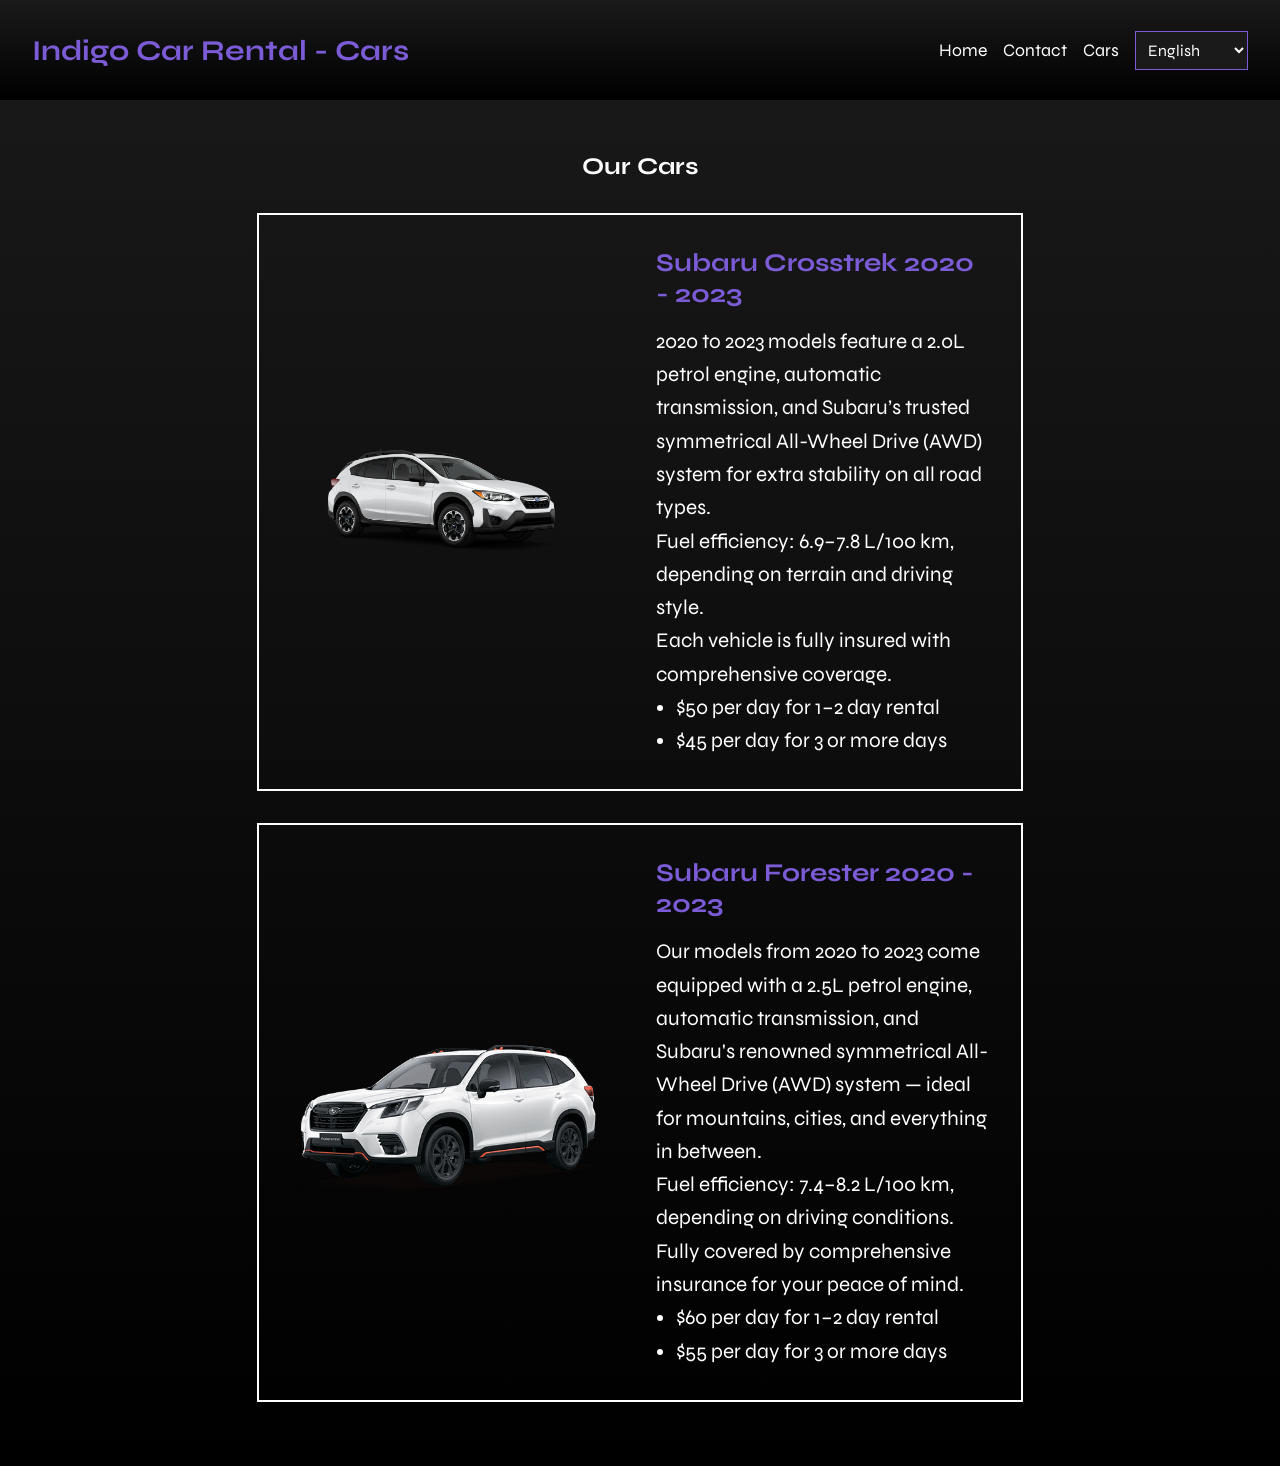
==== cars.html @ 14707660 "fix  header" ====
<!DOCTYPE html>
<html lang="en">
<head>
    <meta charset="UTF-8">
    <meta name="viewport" content="width=device-width, initial-scale=1.0">
    <link href='https://fonts.googleapis.com/css?family=Syne' rel='stylesheet'>
    <title data-lang-key="title">Indigo Car Rental - Cars</title>
    <style>
        body {
            font-family: 'Syne', sans-serif;
            margin: 0;
            padding: 0;
            background: linear-gradient(180deg, #1A1A1A, #000000);
            color: #fff;
        }

        header {
            background: linear-gradient(180deg, #1A1A1A, #000000);
            color: white;
            padding: 2rem;
            display: flex;
            justify-content: space-between;
            align-items: center;
            position: sticky;
            top: 0;
            z-index: 100;
            height: 100px; /* Fixed height for consistency */
            box-sizing: border-box; /* Ensure padding is included in height */
        }

        header h1 {
            color: #7B5CD6;
            margin: 0;
            font-size: 1.8rem;
            white-space: nowrap; /* Prevent text wrapping */
        }

        nav {
            display: flex;
            gap: 1rem;
            align-items: center;
        }

        nav a {
            color: white;
            text-decoration: none;
            font-size: 1.1rem;
        }

        nav a:hover {
            color: #FFD700;
        }

        .language-switcher {
            background-color: #1A1A1A;
            color: white;
            border: 1px solid #7B5CD6;
            padding: 0.5rem;
            font-size: 1rem;
            font-family: 'Syne', sans-serif;
            cursor: pointer;
        }

        .language-switcher:hover {
            background-color: #7B5CD6;
            color: #FFD700;
        }

        section {
            padding: 2rem;
        }

        #cars {
            text-align: center;
        }

        .car-container {
            display: flex;
            align-items: center;
            margin: 2rem auto;
            gap: 2rem;
            text-align: left;
            width: 60%;
            border: 2px solid white;
            padding: 1rem;
        }

        .car-image {
            flex: 1;
        }

        .car-image img {
            width: 100%;
            height: 200px;
            object-fit: cover;
        }

        .car-image img:hover {
            transform: scale(1.05);
            transition: transform 0.3s ease;
        }

        .car-details {
            flex: 1;
            padding: 1rem;
        }

        .car-details h2 {
            color: #7B5CD6;
            font-size: 1.6rem;
            margin: 0 0 1rem;
        }

        .car-details p {
            font-size: 1.3rem;
            line-height: 1.6;
            margin: 0;
        }

        .car-details ul {
            font-size: 1.3rem;
            line-height: 1.6;
            margin: 0;
            padding-left: 20px;
        }

        /* Responsive Design */
        @media (max-width: 768px) {
            header {
                flex-direction: column;
                text-align: center;
                padding: 1rem;
            }

            header h1 {
                font-size: 1.5rem;
                margin-bottom: 1rem;
            }

            nav {
                flex-direction: column;
                gap: 0.5rem;
            }

            .car-container {
                flex-direction: column;
                margin: 1rem auto;
                gap: 1rem;
                width: 80%;
            }

            .car-image img {
                height: 150px;
            }

            .car-details h2 {
                font-size: 1.4rem;
            }

            .car-details p, .car-details ul {
                font-size: 1rem;
            }
        }

        @media (max-width: 480px) {
            header h1 {
                font-size: 1.2rem;
            }

            nav a {
                font-size: 1rem;
            }

            section {
                padding: 1rem;
            }

            .car-container {
                width: 90%;
            }

            .car-image img {
                height: 120px;
            }

            .car-details h2 {
                font-size: 1.2rem;
            }

            .car-details p, .car-details ul {
                font-size: 1rem;
            }
        }
    </style>
</head>
<body>
<header>
    <h1 data-lang-key="title">Indigo Car Rental</h1>
    <nav>
        <a href="index.html#home" data-lang-key="nav_home">Home</a>
        <a href="index.html#contact" data-lang-key="nav_contact">Contact</a>
        <a href="cars.html" data-lang-key="nav_cars">Cars</a>
        <select class="language-switcher" onchange="changeLanguage(this.value)" aria-label="Select Language">
            <option value="en">English</option>
            <option value="ka">ქართული</option>
            <option value="ru">Русский</option>
        </select>
    </nav>
</header>

<section id="cars">
    <h1 data-lang-key="cars_title">Our Cars</h1>
    <div class="car-container">
        <div class="car-image">
            <img src="images/crosstrek.png" alt="Subaru Crosstrek" loading="lazy">
        </div>
        <div class="car-details">
            <h2 data-lang-key="crosstrek_title">Subaru Crosstrek</h2>
            <p data-lang-key="crosstrek_description">2020 to 2023 models feature a 2.0L petrol engine, automatic transmission, and Subaru’s trusted symmetrical All-Wheel Drive (AWD) system for extra stability on all road types.<br>Fuel efficiency: 6.9–7.8 L/100 km, depending on terrain and driving style.<br>Each vehicle is fully insured with comprehensive coverage.</p>
            <ul data-lang-key="crosstrek_prices">
                <li>$50 per day for 1–2 day rental</li>
                <li>$45 per day for 3 or more days</li>
            </ul>
        </div>
    </div>
    <div class="car-container">
        <div class="car-image">
            <img src="images/forester.png" alt="Subaru Forester" loading="lazy">
        </div>
        <div class="car-details">
            <h2 data-lang-key="forester_title">Subaru Forester</h2>
            <p data-lang-key="forester_description">Our models from 2020 to 2023 come equipped with a 2.5L petrol engine, automatic transmission, and Subaru's renowned symmetrical All-Wheel Drive (AWD) system — ideal for mountains, cities, and everything in between.<br>Fuel efficiency: 7.4–8.2 L/100 km, depending on driving conditions.<br>Fully covered by comprehensive insurance for your peace of mind.</p>
            <ul data-lang-key="forester_prices">
                <li>$60 per day for 1–2 day rental</li>
                <li>$55 per day for 3 or more days</li>
            </ul>
        </div>
    </div>
</section>

<script>
    const translations = {
        en: {
            title: "Indigo Car Rental - Cars",
            nav_home: "Home",
            nav_contact: "Contact",
            nav_cars: "Cars",
            cars_title: "Our Cars",
            crosstrek_title: "Subaru Crosstrek 2020 - 2023",
            crosstrek_description: "2020 to 2023 models feature a 2.0L petrol engine, automatic transmission, and Subaru’s trusted symmetrical All-Wheel Drive (AWD) system for extra stability on all road types.<br>Fuel efficiency: 6.9–7.8 L/100 km, depending on terrain and driving style.<br>Each vehicle is fully insured with comprehensive coverage.",
            crosstrek_prices: "<li>$50 per day for 1–2 day rental</li><li>$45 per day for 3 or more days</li>",
            forester_title: "Subaru Forester 2020 - 2023",
            forester_description: "Our models from 2020 to 2023 come equipped with a 2.5L petrol engine, automatic transmission, and Subaru's renowned symmetrical All-Wheel Drive (AWD) system — ideal for mountains, cities, and everything in between.<br>Fuel efficiency: 7.4–8.2 L/100 km, depending on driving conditions.<br>Fully covered by comprehensive insurance for your peace of mind.",
            forester_prices: "<li>$60 per day for 1–2 day rental</li><li>$55 per day for 3 or more days</li>"
        },
        ka: {
            title: "Indigo Car Rental - მანქანები",
            nav_home: "მთავარი",
            nav_contact: "კონტაქტი",
            nav_cars: "მანქანები",
            cars_title: "ჩვენი მანქანები",
            crosstrek_title: "Subaru Crosstrek 2020 - 2023",
            crosstrek_description: "2020-2023 წლების მოდელები აღჭურვილია 2.0 ლიტრიანი ბენზინის ძრავით, ავტომატური გადაცემათა კოლოფით და Subaru-ს სანდო სიმეტრიული სრულამძრავიანი (AWD) სისტემით, რაც უზრუნველყოფს დამატებით სტაბილურობას ყველა ტიპის გზაზე.<br>საწვავის ეფექტურობა: 6.9–7.8 ლ/100 კმ, რაც დამოკიდებულია რელიეფსა და მართვის სტილზე.<br>თითოეული მანქანა სრულად დაზღვეულია ყოვლისმომცველი დაზღვევით.",
            crosstrek_prices: "<li>$50 დღეში 1-2 დღიანი ქირაობისთვის</li><li>$45 დღეში 3 ან მეტი დღისთვის</li>",
            forester_title: "Subaru Forester 2020 - 2023",
            forester_description: "2020-2023 წლების მოდელები აღჭურვილია 2.5 ლიტრიანი ბენზინის ძრავით, ავტომატური გადაცემათა კოლოფით და Subaru-ს ცნობილი სიმეტრიული სრულამძრავიანი (AWD) სისტემით — იდეალურია მთების, ქალაქებისა და ყველა სხვა გზისთვის.<br>საწვავის ეფექტურობა: 7.4–8.2 ლ/100 კმ, მართვის პირობებიდან გამომდინარე.<br>სრულად დაფარულია ყოვლისმომცველი დაზღვევით თქვენი სიმშვიდისთვის.",
            forester_prices: "<li>$60 დღეში 1-2 დღიანი ქირაობისთვის</li><li>$55 დღეში 3 ან მეტი დღისთვის</li>"
        },
        ru: {
            title: "Indigo Car Rental - Автомобили",
            nav_home: "Главная",
            nav_contact: "Контакты",
            nav_cars: "Автомобили",
            cars_title: "Наши автомобили",
            crosstrek_title: "Subaru Crosstrek 2020 - 2023",
            crosstrek_description: "Модели 2020–2023 годов оснащены бензиновым двигателем объемом 2.0 л, автоматической трансмиссией и надежной симметричной системой полного привода (AWD) от Subaru для дополнительной устойчивости на любых дорогах.<br>Расход топлива: 6.9–7.8 л/100 км в зависимости от рельефа и стиля вождения.<br>Каждый автомобиль полностью застрахован с полной страховкой.",
            crosstrek_prices: "<li>$50 в день за 1–2 дня аренды</li><li>$45 в день за 3 дня и более</li>",
            forester_title: "Subaru Forester 2020 - 2023",
            forester_description: "Модели 2020–2023 годов оснащены бензиновым двигателем объемом 2.5 л, автоматической трансмиссией и известной симметричной системой полного привода (AWD) от Subaru — идеально подходят для гор, городов и любых дорог.<br>Расход топлива: 7.4–8.2 л/100 км в зависимости от условий вождения.<br>Полностью покрыты полной страховкой для вашего спокойствия.",
            forester_prices: "<li>$60 в день за 1–2 дня аренды</li><li>$55 в день за 3 дня и более</li>"
        }
    };

    function changeLanguage(lang) {
        localStorage.setItem('language', lang);
        document.querySelectorAll('[data-lang-key]').forEach(element => {
            const key = element.getAttribute('data-lang-key');
            const content = translations[lang][key];
            if (element.tagName === 'UL') {
                element.innerHTML = content;
            } else {
                element.innerHTML = content;
            }
        });
        document.documentElement.lang = lang === 'en' ? 'en' : lang === 'ka' ? 'ka' : 'ru';
    }

    document.addEventListener('DOMContentLoaded', () => {
        const savedLang = localStorage.getItem('language') || 'en';
        document.querySelector('.language-switcher').value = savedLang;
        changeLanguage(savedLang);
    });
</script>
</body>
</html>
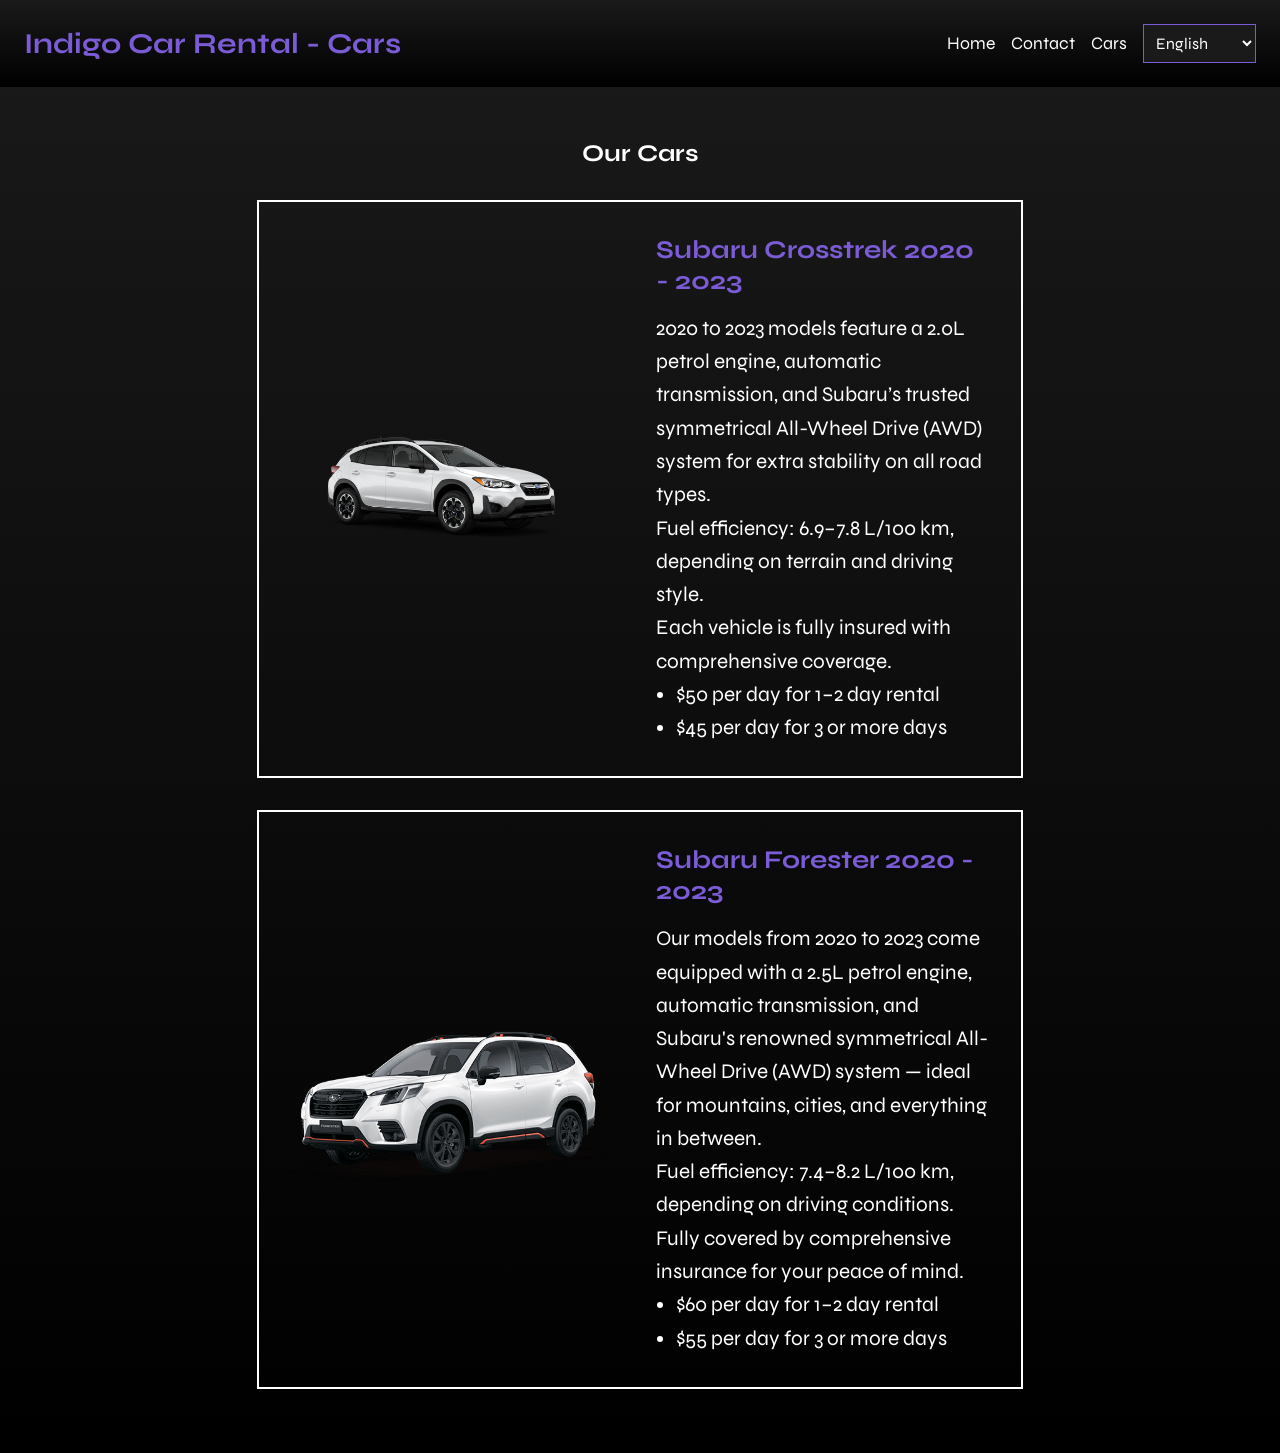
==== commit 6830586e: "fix  header and facebook link" ====
--- a/cars.html
+++ b/cars.html
@@ -17,22 +17,21 @@
         header {
             background: linear-gradient(180deg, #1A1A1A, #000000);
             color: white;
-            padding: 2rem;
+            padding: 1.5rem;
             display: flex;
             justify-content: space-between;
             align-items: center;
             position: sticky;
             top: 0;
             z-index: 100;
-            height: 100px; /* Fixed height for consistency */
-            box-sizing: border-box; /* Ensure padding is included in height */
+            box-sizing: border-box;
         }
 
         header h1 {
             color: #7B5CD6;
             margin: 0;
             font-size: 1.8rem;
-            white-space: nowrap; /* Prevent text wrapping */
+            white-space: nowrap;
         }
 
         nav {
@@ -130,16 +129,29 @@
                 flex-direction: column;
                 text-align: center;
                 padding: 1rem;
+                min-height: auto;
+                position: static
             }
 
             header h1 {
                 font-size: 1.5rem;
-                margin-bottom: 1rem;
+                margin-bottom: 0.75rem;
             }
 
             nav {
                 flex-direction: column;
                 gap: 0.5rem;
+                width: 100%;
+            }
+
+            nav a {
+                font-size: 1rem;
+            }
+
+            .language-switcher {
+                margin-top: 0.5rem;
+                width: 100%;
+                max-width: 150px;
             }
 
             .car-container {
@@ -163,12 +175,23 @@
         }
 
         @media (max-width: 480px) {
+            header {
+                padding: 0.75rem;
+            }
+
             header h1 {
                 font-size: 1.2rem;
+                margin-bottom: 0.5rem;
             }
 
             nav a {
-                font-size: 1rem;
+                font-size: 0.9rem;
+            }
+
+            .language-switcher {
+                font-size: 0.9rem;
+                padding: 0.4rem;
+                max-width: 120px;
             }
 
             section {
@@ -216,7 +239,10 @@
         </div>
         <div class="car-details">
             <h2 data-lang-key="crosstrek_title">Subaru Crosstrek</h2>
-            <p data-lang-key="crosstrek_description">2020 to 2023 models feature a 2.0L petrol engine, automatic transmission, and Subaru’s trusted symmetrical All-Wheel Drive (AWD) system for extra stability on all road types.<br>Fuel efficiency: 6.9–7.8 L/100 km, depending on terrain and driving style.<br>Each vehicle is fully insured with comprehensive coverage.</p>
+            <p data-lang-key="crosstrek_description">2020 to 2023 models feature a 2.0L petrol engine, automatic
+                transmission, and Subaru’s trusted symmetrical All-Wheel Drive (AWD) system for extra stability on all
+                road types.<br>Fuel efficiency: 6.9–7.8 L/100 km, depending on terrain and driving style.<br>Each
+                vehicle is fully insured with comprehensive coverage.</p>
             <ul data-lang-key="crosstrek_prices">
                 <li>$50 per day for 1–2 day rental</li>
                 <li>$45 per day for 3 or more days</li>
@@ -229,7 +255,10 @@
         </div>
         <div class="car-details">
             <h2 data-lang-key="forester_title">Subaru Forester</h2>
-            <p data-lang-key="forester_description">Our models from 2020 to 2023 come equipped with a 2.5L petrol engine, automatic transmission, and Subaru's renowned symmetrical All-Wheel Drive (AWD) system — ideal for mountains, cities, and everything in between.<br>Fuel efficiency: 7.4–8.2 L/100 km, depending on driving conditions.<br>Fully covered by comprehensive insurance for your peace of mind.</p>
+            <p data-lang-key="forester_description">Our models from 2020 to 2023 come equipped with a 2.5L petrol
+                engine, automatic transmission, and Subaru's renowned symmetrical All-Wheel Drive (AWD) system — ideal
+                for mountains, cities, and everything in between.<br>Fuel efficiency: 7.4–8.2 L/100 km, depending on
+                driving conditions.<br>Fully covered by comprehensive insurance for your peace of mind.</p>
             <ul data-lang-key="forester_prices">
                 <li>$60 per day for 1–2 day rental</li>
                 <li>$55 per day for 3 or more days</li>
@@ -260,10 +289,10 @@
             nav_cars: "მანქანები",
             cars_title: "ჩვენი მანქანები",
             crosstrek_title: "Subaru Crosstrek 2020 - 2023",
-            crosstrek_description: "2020-2023 წლების მოდელები აღჭურვილია 2.0 ლიტრიანი ბენზინის ძრავით, ავტომატური გადაცემათა კოლოფით და Subaru-ს სანდო სიმეტრიული სრულამძრავიანი (AWD) სისტემით, რაც უზრუნველყოფს დამატებით სტაბილურობას ყველა ტიპის გზაზე.<br>საწვავის ეფექტურობა: 6.9–7.8 ლ/100 კმ, რაც დამოკიდებულია რელიეფსა და მართვის სტილზე.<br>თითოეული მანქანა სრულად დაზღვეულია ყოვლისმომცველი დაზღვევით.",
+            crosstrek_description: "2020-2023 წლების მოდელები აღჭურვილია 2.0 ლიტრიანი ბензინის ძრავით, ავტომატური გადაცემათა კოლოფით და Subaru-ს სანდო სიმეტრიული სრულამძრავიანი (AWD) სისტემით, რაც უზრუნველყოფს დამატებით სტაბილურობას ყველა ტიპის გზაზე.<br>საწვავის ეფექტურობა: 6.9–7.8 ლ/100 კმ, რაც დამოკიდებულია რელიეფსა და მართვის სტილზე.<br>თითოეული მანქანა სრულად დაზღვეულია ყოვლისმომცველი დაზღვევით.",
             crosstrek_prices: "<li>$50 დღეში 1-2 დღიანი ქირაობისთვის</li><li>$45 დღეში 3 ან მეტი დღისთვის</li>",
             forester_title: "Subaru Forester 2020 - 2023",
-            forester_description: "2020-2023 წლების მოდელები აღჭურვილია 2.5 ლიტრიანი ბენზინის ძრავით, ავტომატური გადაცემათა კოლოფით და Subaru-ს ცნობილი სიმეტრიული სრულამძრავიანი (AWD) სისტემით — იდეალურია მთების, ქალაქებისა და ყველა სხვა გზისთვის.<br>საწვავის ეფექტურობა: 7.4–8.2 ლ/100 კმ, მართვის პირობებიდან გამომდინარე.<br>სრულად დაფარულია ყოვლისმომცველი დაზღვევით თქვენი სიმშვიდისთვის.",
+            forester_description: "2020-2023 წლების მოდელები აღჭურვილია 2.5 ლიტრიანი ბензინის ძრავით, ავტომატური გადაცემათა კოლოფით და Subaru-ს ცნობილი სიმეტრიული სრულამძრავიანი (AWD) სისტემით — იდეალურია მთების, ქალაქებისა და ყველა სხვა გზისთვის.<br>საწვავის ეფექტურობა: 7.4–8.2 ლ/100 კმ, მართვის პირობებიდან გამომდინარე.<br>სრულად დაფარულია ყოვლისმომცველი დაზღვევით თქვენი სიმშვიდისთვის.",
             forester_prices: "<li>$60 დღეში 1-2 დღიანი ქირაობისთვის</li><li>$55 დღეში 3 ან მეტი დღისთვის</li>"
         },
         ru: {
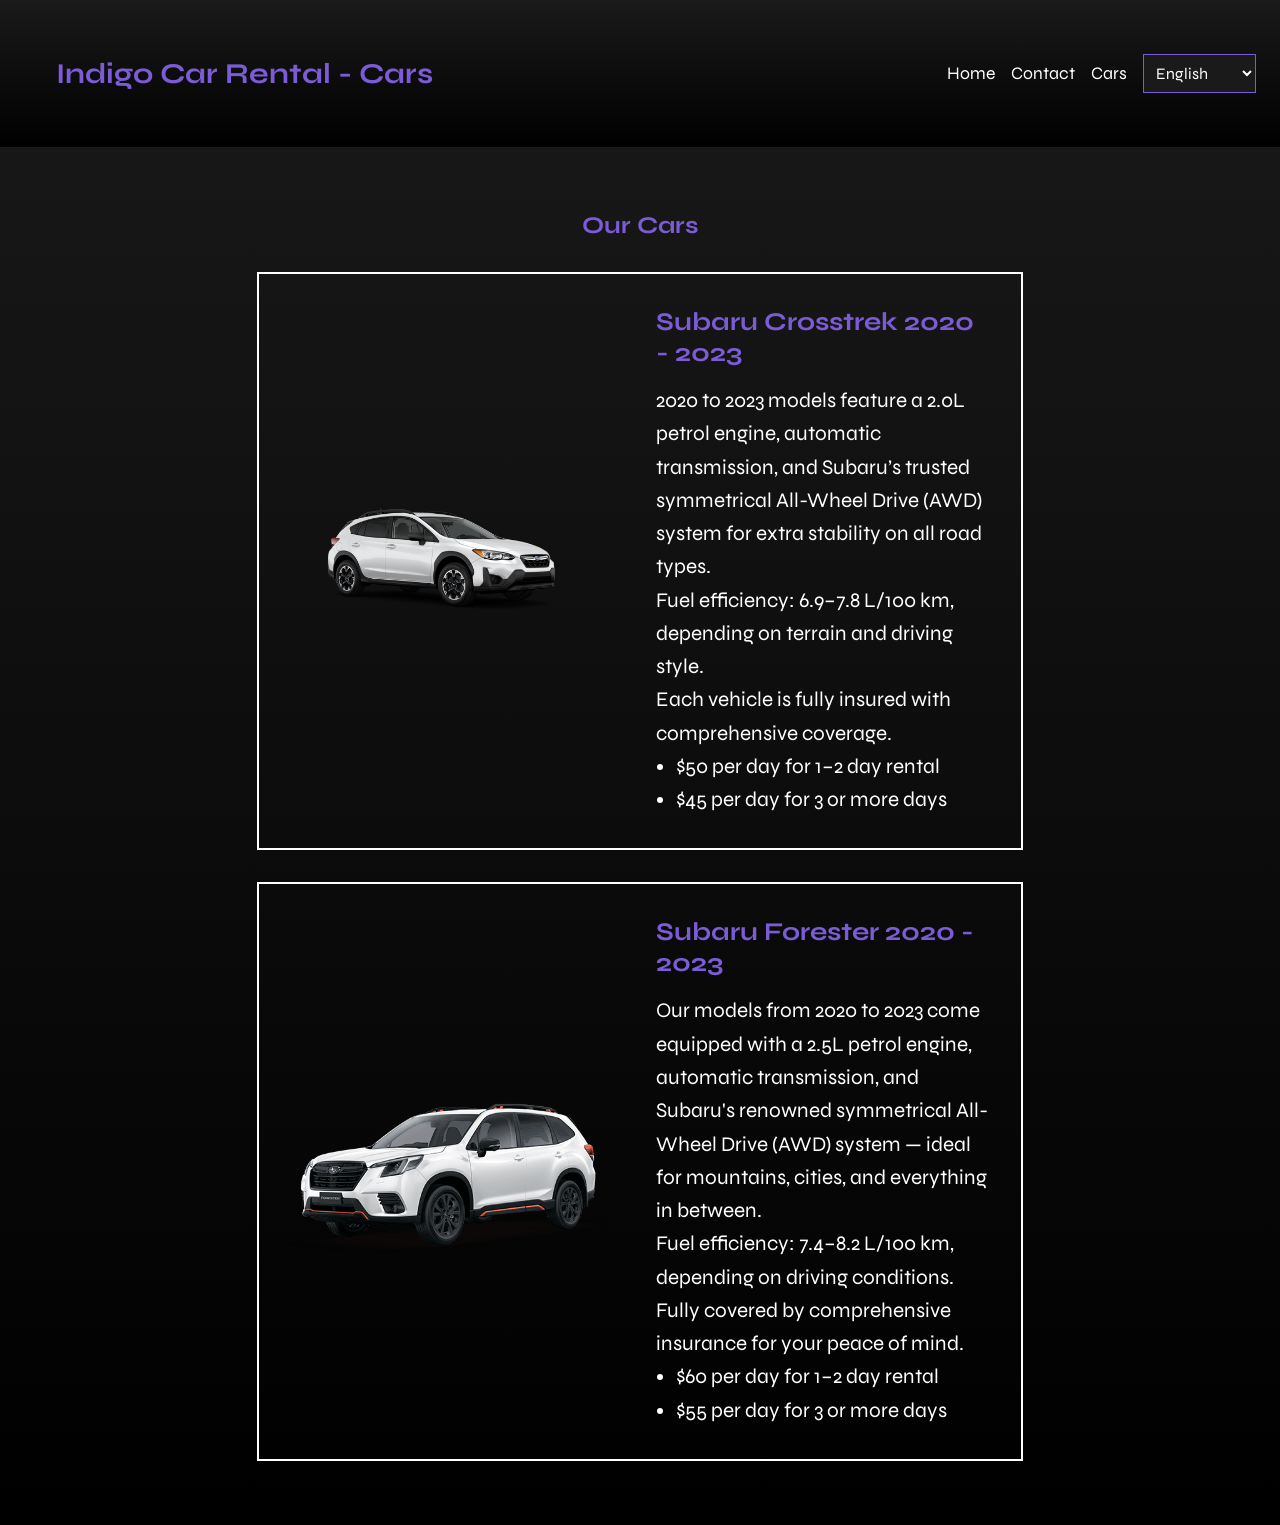
==== commit 38d06994: "fix  header and facebook link" ====
--- a/cars.html
+++ b/cars.html
@@ -63,6 +63,16 @@
         .language-switcher:hover {
             background-color: #7B5CD6;
             color: #FFD700;
+        }
+
+        body h1 {
+            color: #7B5CD6;
+            margin: 2rem;
+        }
+
+        body p {
+            font-size: 1.3rem;
+            line-height: 1.6;
         }
 
         section {
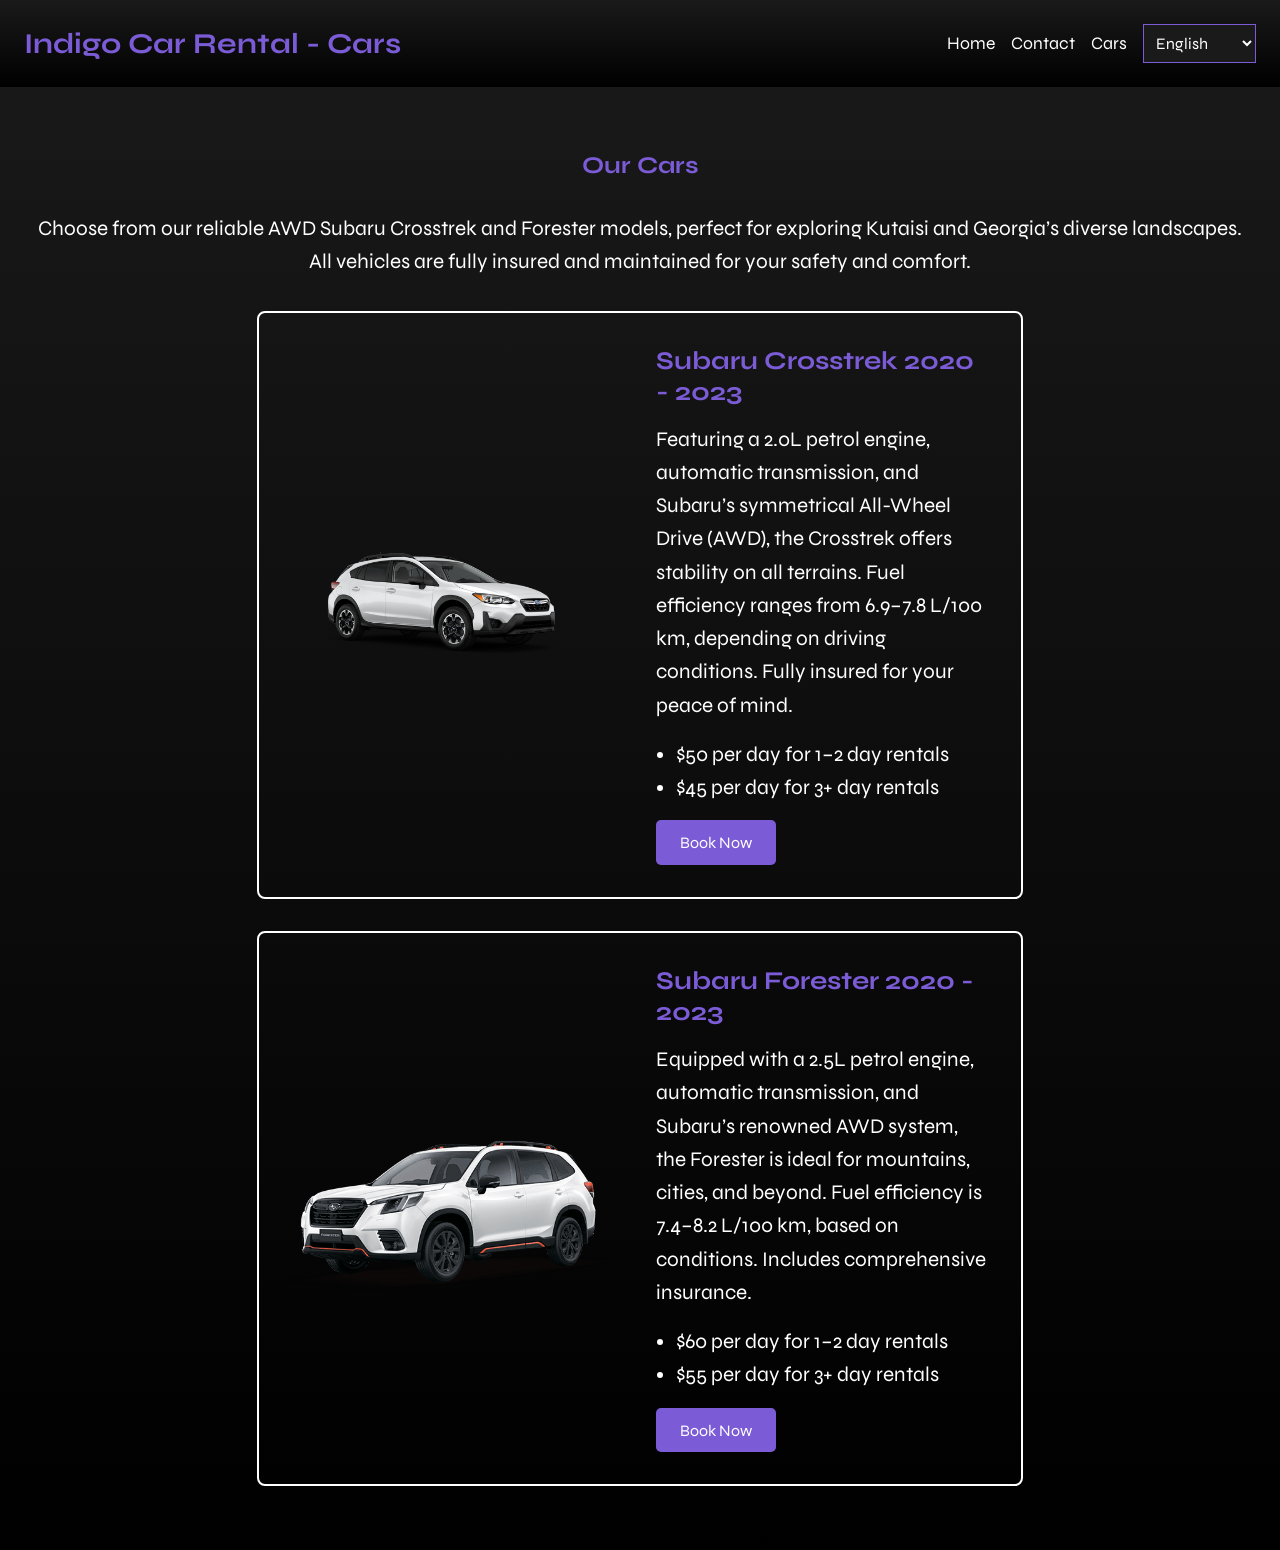
==== commit 82704168: "seo fixes" ====
--- a/cars.html
+++ b/cars.html
@@ -3,20 +3,52 @@
 <head>
     <meta charset="UTF-8">
     <meta name="viewport" content="width=device-width, initial-scale=1.0">
-    <link href='https://fonts.googleapis.com/css?family=Syne' rel='stylesheet'>
     <title data-lang-key="title">Indigo Car Rental - Cars</title>
+    <meta name="description"
+          content="Explore our fleet of AWD Subaru Crosstrek and Forester vehicles for rent in Kutaisi, Georgia. Affordable rates, full insurance, and perfect for all terrains.">
+    <meta name="keywords"
+          content="Subaru Crosstrek rental Kutaisi, Subaru Forester rental Kutaisi, car rental Kutaisi, AWD car hire Georgia, Indigo Car Rental cars">
+    <meta name="robots" content="index, follow">
+
+    <!-- Canonical and Hreflang Tags -->
+    <link rel="canonical" href="https://icrkutaisi.com/cars.html">
+    <link rel="alternate" hreflang="en" href="https://icrkutaisi.com/en/cars.html">
+    <link rel="alternate" hreflang="ka" href="https://icrkutaisi.com/ka/cars.html">
+    <link rel="alternate" hreflang="ru" href="https://icrkutaisi.com/ru/cars.html">
+
+    <!-- Open Graph Meta -->
+    <meta property="og:type" content="website">
+    <meta property="og:title" content="Car Rental Fleet in Kutaisi, Georgia | ICR">
+    <meta property="og:description"
+          content="Rent AWD Subaru Crosstrek or Forester in Kutaisi. Perfect for Georgia’s roads, with competitive prices and full insurance.">
+    <meta property="og:url" content="https://icrkutaisi.com/cars.html">
+    <meta property="og:site_name" content="ICR Kutaisi">
+    <meta property="og:image" content="https://icrkutaisi.com/images/crosstrek.png">
+
+    <!-- Twitter Card Meta -->
+    <meta name="twitter:card" content="summary_large_image">
+    <meta name="twitter:title" content="Subaru Car Rentals in Kutaisi | ICR">
+    <meta name="twitter:description"
+          content="Discover our Subaru Crosstrek and Forester rentals in Kutaisi, Georgia. Affordable, reliable, and ready for any adventure.">
+    <meta name="twitter:image" content="https://icrkutaisi.com/images/crosstrek.png">
+
+    <!-- Preload Critical Resources -->
+    <link rel="preload" href="https://fonts.googleapis.com/css2?family=Syne:wght@400;700&display=swap" as="style">
+    <link rel="stylesheet" href="https://fonts.googleapis.com/css2?family=Syne:wght@400;700&display=swap">
+
+    <!-- Minified CSS -->
     <style>
         body {
-            font-family: 'Syne', sans-serif;
+            font-family: Syne, sans-serif;
             margin: 0;
             padding: 0;
-            background: linear-gradient(180deg, #1A1A1A, #000000);
+            background: linear-gradient(180deg, #1A1A1A, #000);
+            color: #fff
+        }
+
+        header {
+            background: linear-gradient(180deg, #1A1A1A, #000);
             color: #fff;
-        }
-
-        header {
-            background: linear-gradient(180deg, #1A1A1A, #000000);
-            color: white;
             padding: 1.5rem;
             display: flex;
             justify-content: space-between;
@@ -24,63 +56,64 @@
             position: sticky;
             top: 0;
             z-index: 100;
-            box-sizing: border-box;
+            box-sizing: border-box
         }
 
         header h1 {
             color: #7B5CD6;
             margin: 0;
             font-size: 1.8rem;
-            white-space: nowrap;
+            white-space: nowrap
         }
 
         nav {
             display: flex;
             gap: 1rem;
-            align-items: center;
+            align-items: center
         }
 
         nav a {
-            color: white;
+            color: #fff;
             text-decoration: none;
-            font-size: 1.1rem;
+            font-size: 1.1rem
         }
 
         nav a:hover {
-            color: #FFD700;
+            color: #FFD700
         }
 
         .language-switcher {
-            background-color: #1A1A1A;
-            color: white;
+            background: #1A1A1A;
+            color: #fff;
             border: 1px solid #7B5CD6;
-            padding: 0.5rem;
+            padding: .5rem;
             font-size: 1rem;
-            font-family: 'Syne', sans-serif;
-            cursor: pointer;
+            font-family: Syne, sans-serif;
+            cursor: pointer
         }
 
         .language-switcher:hover {
-            background-color: #7B5CD6;
-            color: #FFD700;
-        }
-
-        body h1 {
+            background: #7B5CD6;
+            color: #FFD700
+        }
+
+        h1 {
             color: #7B5CD6;
             margin: 2rem;
-        }
-
-        body p {
+            text-align: center
+        }
+
+        p {
             font-size: 1.3rem;
-            line-height: 1.6;
+            line-height: 1.6
         }
 
         section {
-            padding: 2rem;
+            padding: 2rem
         }
 
         #cars {
-            text-align: center;
+            text-align: center
         }
 
         .car-container {
@@ -90,146 +123,172 @@
             gap: 2rem;
             text-align: left;
             width: 60%;
-            border: 2px solid white;
+            border: 2px solid #fff;
             padding: 1rem;
+            border-radius: 8px
         }
 
         .car-image {
-            flex: 1;
+            flex: 1
         }
 
         .car-image img {
             width: 100%;
             height: 200px;
             object-fit: cover;
+            border-radius: 4px
         }
 
         .car-image img:hover {
             transform: scale(1.05);
-            transition: transform 0.3s ease;
+            transition: transform .3s ease
         }
 
         .car-details {
             flex: 1;
-            padding: 1rem;
+            padding: 1rem
         }
 
         .car-details h2 {
             color: #7B5CD6;
             font-size: 1.6rem;
-            margin: 0 0 1rem;
+            margin: 0 0 1rem
         }
 
         .car-details p {
             font-size: 1.3rem;
             line-height: 1.6;
-            margin: 0;
+            margin: 0 0 1rem
         }
 
         .car-details ul {
             font-size: 1.3rem;
             line-height: 1.6;
             margin: 0;
-            padding-left: 20px;
-        }
-
-        /* Responsive Design */
+            padding-left: 20px
+        }
+
+        .book-now {
+            display: inline-block;
+            padding: .8rem 1.5rem;
+            background: #7B5CD6;
+            color: #fff;
+            text-decoration: none;
+            border-radius: 5px;
+            margin-top: 1rem
+        }
+
+        .book-now:hover {
+            background: #FFD700;
+            color: #000
+        }
+
         @media (max-width: 768px) {
             header {
                 flex-direction: column;
                 text-align: center;
-                padding: 1rem;
-                min-height: auto;
-                position: static
+                padding: 1rem
             }
 
             header h1 {
                 font-size: 1.5rem;
-                margin-bottom: 0.75rem;
+                margin-bottom: .75rem
             }
 
             nav {
                 flex-direction: column;
-                gap: 0.5rem;
+                gap: .5rem;
+                width: 100%
+            }
+
+            nav a {
+                font-size: 1rem
+            }
+
+            .language-switcher {
+                margin-top: .5rem;
                 width: 100%;
-            }
-
-            nav a {
-                font-size: 1rem;
-            }
-
-            .language-switcher {
-                margin-top: 0.5rem;
-                width: 100%;
-                max-width: 150px;
+                max-width: 150px
+            }
+
+            h1 {
+                font-size: 1.6rem
             }
 
             .car-container {
                 flex-direction: column;
                 margin: 1rem auto;
                 gap: 1rem;
-                width: 80%;
+                width: 80%
             }
 
             .car-image img {
-                height: 150px;
+                height: 150px
             }
 
             .car-details h2 {
-                font-size: 1.4rem;
+                font-size: 1.4rem
             }
 
             .car-details p, .car-details ul {
-                font-size: 1rem;
+                font-size: 1rem
             }
         }
 
         @media (max-width: 480px) {
             header {
-                padding: 0.75rem;
+                padding: .75rem
             }
 
             header h1 {
                 font-size: 1.2rem;
-                margin-bottom: 0.5rem;
+                margin-bottom: .5rem
             }
 
             nav a {
-                font-size: 0.9rem;
+                font-size: .9rem
             }
 
             .language-switcher {
-                font-size: 0.9rem;
-                padding: 0.4rem;
-                max-width: 120px;
+                font-size: .9rem;
+                padding: .4rem;
+                max-width: 120px
             }
 
             section {
-                padding: 1rem;
+                padding: 1rem
             }
 
             .car-container {
-                width: 90%;
+                width: 90%
             }
 
             .car-image img {
-                height: 120px;
+                height: 120px
             }
 
             .car-details h2 {
-                font-size: 1.2rem;
+                font-size: 1.2rem
             }
 
             .car-details p, .car-details ul {
-                font-size: 1rem;
+                font-size: 1rem
             }
         }
     </style>
 </head>
 <body>
+<!--
+    IMPORTANT: To ensure Google indexes this page, verify server-side configuration:
+    - Check .htaccess or Nginx for unintended 301/302 redirects.
+    - Ensure https://icrkutaisi.com/cars.html resolves without redirecting.
+    - Confirm robots.txt allows crawling (e.g., Allow: /).
+    - Test with `curl -I https://icrkutaisi.com/cars.html` or httpstatus.io.
+    - Recommendation: Optimize images (e.g., convert to WebP, compress) for better performance.
+-->
 <header>
     <h1 data-lang-key="title">Indigo Car Rental</h1>
-    <nav>
+    <nav aria-label="Main navigation">
         <a href="index.html#home" data-lang-key="nav_home">Home</a>
         <a href="index.html#contact" data-lang-key="nav_contact">Contact</a>
         <a href="cars.html" data-lang-key="nav_cars">Cars</a>
@@ -241,43 +300,147 @@
     </nav>
 </header>
 
-<section id="cars">
-    <h1 data-lang-key="cars_title">Our Cars</h1>
-    <div class="car-container">
-        <div class="car-image">
-            <img src="images/crosstrek.png" alt="Subaru Crosstrek" loading="lazy">
+<main>
+    <section id="cars" aria-labelledby="cars-title">
+        <h1 id="cars-title" data-lang-key="cars_title">Our Cars</h1>
+        <p data-lang-key="cars_intro">Choose from our reliable AWD Subaru Crosstrek and Forester models, perfect for
+            exploring Kutaisi and Georgia’s diverse landscapes. All vehicles are fully insured and maintained for your
+            safety and comfort.</p>
+        <div class="car-container" role="region" aria-labelledby="crosstrek-title">
+            <div class="car-image">
+                <img src="images/crosstrek.png" alt="Subaru Crosstrek 2020-2023 for rent in Kutaisi" loading="eager">
+            </div>
+            <div class="car-details">
+                <h2 id="crosstrek-title" data-lang-key="crosstrek_title">Subaru Crosstrek 2020 - 2023</h2>
+                <p data-lang-key="crosstrek_description">Featuring a 2.0L petrol engine, automatic transmission, and
+                    Subaru’s symmetrical All-Wheel Drive (AWD), the Crosstrek offers stability on all terrains. Fuel
+                    efficiency ranges from 6.9–7.8 L/100 km, depending on driving conditions. Fully insured for your
+                    peace of mind.</p>
+                <ul data-lang-key="crosstrek_prices">
+                    <li>$50 per day for 1–2 day rentals</li>
+                    <li>$45 per day for 3+ day rentals</li>
+                </ul>
+                <a href="index.html#contact" class="book-now" data-lang-key="book_now">Book Now</a>
+            </div>
         </div>
-        <div class="car-details">
-            <h2 data-lang-key="crosstrek_title">Subaru Crosstrek</h2>
-            <p data-lang-key="crosstrek_description">2020 to 2023 models feature a 2.0L petrol engine, automatic
-                transmission, and Subaru’s trusted symmetrical All-Wheel Drive (AWD) system for extra stability on all
-                road types.<br>Fuel efficiency: 6.9–7.8 L/100 km, depending on terrain and driving style.<br>Each
-                vehicle is fully insured with comprehensive coverage.</p>
-            <ul data-lang-key="crosstrek_prices">
-                <li>$50 per day for 1–2 day rental</li>
-                <li>$45 per day for 3 or more days</li>
-            </ul>
+        <div class="car-container" role="region" aria-labelledby="forester-title">
+            <div class="car-image">
+                <img src="images/forester.png" alt="Subaru Forester 2020-2023 for rent in Kutaisi" loading="lazy">
+            </div>
+            <div class="car-details">
+                <h2 id="forester-title" data-lang-key="forester_title">Subaru Forester 2020 - 2023</h2>
+                <p data-lang-key="forester_description">Equipped with a 2.5L petrol engine, automatic transmission, and
+                    Subaru’s renowned AWD system, the Forester is ideal for mountains, cities, and beyond. Fuel
+                    efficiency is 7.4–8.2 L/100 km, based on conditions. Includes comprehensive insurance.</p>
+                <ul data-lang-key="forester_prices">
+                    <li>$60 per day for 1–2 day rentals</li>
+                    <li>$55 per day for 3+ day rentals</li>
+                </ul>
+                <a href="index.html#contact" class="book-now" data-lang-key="book_now">Book Now</a>
+            </div>
         </div>
-    </div>
-    <div class="car-container">
-        <div class="car-image">
-            <img src="images/forester.png" alt="Subaru Forester" loading="lazy">
-        </div>
-        <div class="car-details">
-            <h2 data-lang-key="forester_title">Subaru Forester</h2>
-            <p data-lang-key="forester_description">Our models from 2020 to 2023 come equipped with a 2.5L petrol
-                engine, automatic transmission, and Subaru's renowned symmetrical All-Wheel Drive (AWD) system — ideal
-                for mountains, cities, and everything in between.<br>Fuel efficiency: 7.4–8.2 L/100 km, depending on
-                driving conditions.<br>Fully covered by comprehensive insurance for your peace of mind.</p>
-            <ul data-lang-key="forester_prices">
-                <li>$60 per day for 1–2 day rental</li>
-                <li>$55 per day for 3 or more days</li>
-            </ul>
-        </div>
-    </div>
-</section>
-
-<script>
+    </section>
+</main>
+
+<!-- Structured Data for LocalBusiness and Cars -->
+<script type="application/ld+json">
+    {
+        "@context": "https://schema.org",
+        "@type": "LocalBusiness",
+        "name": "Indigo Car Rental",
+        "description": "Affordable car rental in Kutaisi, Georgia, offering AWD Subaru vehicles for airport pickups and travel across Georgia.",
+        "url": "https://icrkutaisi.com/cars.html",
+        "telephone": "+995511558788",
+        "email": "info@icrkutaisi.com",
+        "address": {
+            "@type": "PostalAddress",
+            "addressLocality": "Kutaisi",
+            "addressRegion": "Imereti",
+            "addressCountry": "GE"
+        },
+        "geo": {
+            "@type": "GeoCoordinates",
+            "latitude": 42.2480,
+            "longitude": 42.7070
+        },
+        "openingHours": "Mo-Su 08:00-20:00",
+        "sameAs": [
+            "https://www.instagram.com/indigocarrentalkutaisi",
+            "https://www.facebook.com/profile.php?id=61577189131267"
+        ],
+        "hasOfferCatalog": {
+            "@type": "OfferCatalog",
+            "name": "Car Rental Fleet",
+            "itemListElement": [
+                {
+                    "@type": "Offer",
+                    "itemOffered": {
+                        "@type": "Car",
+                        "name": "Subaru Crosstrek 2020-2023",
+                        "vehicleEngine": {
+                            "@type": "EngineSpecification",
+                            "engineDisplacement": "2.0L",
+                            "fuelType": "Petrol"
+                        },
+                        "driveWheelConfiguration": "AllWheelDrive",
+                        "fuelEfficiency": "6.9-7.8 L/100 km"
+                    },
+                    "priceSpecification": [
+                        {
+                            "@type": "UnitPriceSpecification",
+                            "price": 50,
+                            "priceCurrency": "USD",
+                            "unitCode": "DAY",
+                            "validFrom": "1",
+                            "validThrough": "2"
+                        },
+                        {
+                            "@type": "UnitPriceSpecification",
+                            "price": 45,
+                            "priceCurrency": "USD",
+                            "unitCode": "DAY",
+                            "minPrice": "3"
+                        }
+                    ]
+                },
+                {
+                    "@type": "Offer",
+                    "itemOffered": {
+                        "@type": "Car",
+                        "name": "Subaru Forester 2020-2023",
+                        "vehicleEngine": {
+                            "@type": "EngineSpecification",
+                            "engineDisplacement": "2.5L",
+                            "fuelType": "Petrol"
+                        },
+                        "driveWheelConfiguration": "AllWheelDrive",
+                        "fuelEfficiency": "7.4-8.2 L/100 km"
+                    },
+                    "priceSpecification": [
+                        {
+                            "@type": "UnitPriceSpecification",
+                            "price": 60,
+                            "priceCurrency": "USD",
+                            "unitCode": "DAY",
+                            "validFrom": "1",
+                            "validThrough": "2"
+                        },
+                        {
+                            "@type": "UnitPriceSpecification",
+                            "price": 55,
+                            "priceCurrency": "USD",
+                            "unitCode": "DAY",
+                            "minPrice": "3"
+                        }
+                    ]
+                }
+            ]
+        }
+    }
+</script>
+
+<!-- Language Switching Script -->
+<script defer>
     const translations = {
         en: {
             title: "Indigo Car Rental - Cars",
@@ -285,12 +448,14 @@
             nav_contact: "Contact",
             nav_cars: "Cars",
             cars_title: "Our Cars",
+            cars_intro: "Choose from our reliable AWD Subaru Crosstrek and Forester models, perfect for exploring Kutaisi and Georgia’s diverse landscapes. All vehicles are fully insured and maintained for your safety and comfort.",
             crosstrek_title: "Subaru Crosstrek 2020 - 2023",
-            crosstrek_description: "2020 to 2023 models feature a 2.0L petrol engine, automatic transmission, and Subaru’s trusted symmetrical All-Wheel Drive (AWD) system for extra stability on all road types.<br>Fuel efficiency: 6.9–7.8 L/100 km, depending on terrain and driving style.<br>Each vehicle is fully insured with comprehensive coverage.",
-            crosstrek_prices: "<li>$50 per day for 1–2 day rental</li><li>$45 per day for 3 or more days</li>",
+            crosstrek_description: "Featuring a 2.0L petrol engine, automatic transmission, and Subaru’s symmetrical All-Wheel Drive (AWD), the Crosstrek offers stability on all terrains. Fuel efficiency ranges from 6.9–7.8 L/100 km, depending on driving conditions. Fully insured for your peace of mind.",
+            crosstrek_prices: "<li>$50 per day for 1–2 day rentals</li><li>$45 per day for 3+ day rentals</li>",
             forester_title: "Subaru Forester 2020 - 2023",
-            forester_description: "Our models from 2020 to 2023 come equipped with a 2.5L petrol engine, automatic transmission, and Subaru's renowned symmetrical All-Wheel Drive (AWD) system — ideal for mountains, cities, and everything in between.<br>Fuel efficiency: 7.4–8.2 L/100 km, depending on driving conditions.<br>Fully covered by comprehensive insurance for your peace of mind.",
-            forester_prices: "<li>$60 per day for 1–2 day rental</li><li>$55 per day for 3 or more days</li>"
+            forester_description: "Equipped with a 2.5L petrol engine, automatic transmission, and Subaru’s renowned AWD system, the Forester is ideal for mountains, cities, and beyond. Fuel efficiency is 7.4–8.2 L/100 km, based on conditions. Includes comprehensive insurance.",
+            forester_prices: "<li>$60 per day for 1–2 day rentals</li><li>$55 per day for 3+ day rentals</li>",
+            book_now: "Book Now"
         },
         ka: {
             title: "Indigo Car Rental - მანქანები",
@@ -298,12 +463,14 @@
             nav_contact: "კონტაქტი",
             nav_cars: "მანქანები",
             cars_title: "ჩვენი მანქანები",
+            cars_intro: "აირჩიეთ ჩვენი საიმედო AWD Subaru Crosstrek და Forester მოდელები, იდეალური ქუთაისისა და საქართველოს მრავალფეროვანი ლანდშაფტების შესასწავლად. ყველა მანქანა სრულად დაზღვეულია და მოვლილი თქვენი უსაფრთხოებისა და კომფორტისთვის.",
             crosstrek_title: "Subaru Crosstrek 2020 - 2023",
-            crosstrek_description: "2020-2023 წლების მოდელები აღჭურვილია 2.0 ლიტრიანი ბензინის ძრავით, ავტომატური გადაცემათა კოლოფით და Subaru-ს სანდო სიმეტრიული სრულამძრავიანი (AWD) სისტემით, რაც უზრუნველყოფს დამატებით სტაბილურობას ყველა ტიპის გზაზე.<br>საწვავის ეფექტურობა: 6.9–7.8 ლ/100 კმ, რაც დამოკიდებულია რელიეფსა და მართვის სტილზე.<br>თითოეული მანქანა სრულად დაზღვეულია ყოვლისმომცველი დაზღვევით.",
-            crosstrek_prices: "<li>$50 დღეში 1-2 დღიანი ქირაობისთვის</li><li>$45 დღეში 3 ან მეტი დღისთვის</li>",
+            crosstrek_description: "აღჭურვილია 2.0 ლიტრიანი ბензინის ძრავით, ავტომატური გადაცემათა კოლოფით და Subaru-ს სიმეტრიული სრულამძრავიანი (AWD) სისტემით, Crosstrek გთავაზობთ სტაბილურობას ყველა რელიეფზე. საწვავის ეფექტურობა 6.9–7.8 ლ/100 კმ, მართვის პირობებიდან გამომდინარე. სრულად დაზღვეული თქვენი სიმშვიდისთვის.",
+            crosstrek_prices: "<li>$50 დღეში 1–2 დღიანი ქირაობისთვის</li><li>$45 დღეში 3+ დღიანი ქირაობისთვის</li>",
             forester_title: "Subaru Forester 2020 - 2023",
-            forester_description: "2020-2023 წლების მოდელები აღჭურვილია 2.5 ლიტრიანი ბензინის ძრავით, ავტომატური გადაცემათა კოლოფით და Subaru-ს ცნობილი სიმეტრიული სრულამძრავიანი (AWD) სისტემით — იდეალურია მთების, ქალაქებისა და ყველა სხვა გზისთვის.<br>საწვავის ეფექტურობა: 7.4–8.2 ლ/100 კმ, მართვის პირობებიდან გამომდინარე.<br>სრულად დაფარულია ყოვლისმომცველი დაზღვევით თქვენი სიმშვიდისთვის.",
-            forester_prices: "<li>$60 დღეში 1-2 დღიანი ქირაობისთვის</li><li>$55 დღეში 3 ან მეტი დღისთვის</li>"
+            forester_description: "აღჭურვილია 2.5 ლიტრიანი ბენზინის ძრავით, ავტომატური გადაცემათა კოლოფით და Subaru-ს ცნობილი AWD სისტემით, Forester იდეალურია მთების, ქალაქებისა და სხვა გზებისთვის. საწვავის ეფექტურობა 7.4–8.2 ლ/100 კმ, პირობებიდან გამომდინარე. მოიცავს ყოვლისმომცველ დაზღვევას.",
+            forester_prices: "<li>$60 დღეში 1–2 დღიანი ქირაობისთვის</li><li>$55 დღეში 3+ დღიანი ქირაობისთვის</li>",
+            book_now: "დაჯავშნე ახლა"
         },
         ru: {
             title: "Indigo Car Rental - Автомобили",
@@ -311,12 +478,14 @@
             nav_contact: "Контакты",
             nav_cars: "Автомобили",
             cars_title: "Наши автомобили",
+            cars_intro: "Выберите наши надежные полноприводные модели Subaru Crosstrek и Forester, идеально подходящие для исследования Кутаиси и разнообразных ландшафтов Грузии. Все автомобили полностью застрахованы и обслужены для вашего комфорта и безопасности.",
             crosstrek_title: "Subaru Crosstrek 2020 - 2023",
-            crosstrek_description: "Модели 2020–2023 годов оснащены бензиновым двигателем объемом 2.0 л, автоматической трансмиссией и надежной симметричной системой полного привода (AWD) от Subaru для дополнительной устойчивости на любых дорогах.<br>Расход топлива: 6.9–7.8 л/100 км в зависимости от рельефа и стиля вождения.<br>Каждый автомобиль полностью застрахован с полной страховкой.",
-            crosstrek_prices: "<li>$50 в день за 1–2 дня аренды</li><li>$45 в день за 3 дня и более</li>",
+            crosstrek_description: "Оснащен бензиновым двигателем 2.0 л, автоматической трансмиссией и симметричной системой полного привода (AWD) от Subaru, Crosstrek обеспечивает устойчивость на любых поверхностях. Расход топлива составляет 6.9–7.8 л/100 км в зависимости от условий вождения. Полностью застрахован для вашего спокойствия.",
+            crosstrek_prices: "<li>$50 в день за 1–2 дня аренды</li><li>$45 в день за 3+ дня аренды</li>",
             forester_title: "Subaru Forester 2020 - 2023",
-            forester_description: "Модели 2020–2023 годов оснащены бензиновым двигателем объемом 2.5 л, автоматической трансмиссией и известной симметричной системой полного привода (AWD) от Subaru — идеально подходят для гор, городов и любых дорог.<br>Расход топлива: 7.4–8.2 л/100 км в зависимости от условий вождения.<br>Полностью покрыты полной страховкой для вашего спокойствия.",
-            forester_prices: "<li>$60 в день за 1–2 дня аренды</li><li>$55 в день за 3 дня и более</li>"
+            forester_description: "Оснащен бензиновым двигателем 2.5 л, автоматической трансмиссией и известной системой AWD от Subaru, Forester идеально подходит для гор, городов и других дорог. Расход топлива 7.4–8.2 л/100 км в зависимости от условий. Включает полную страховку.",
+            forester_prices: "<li>$60 в день за 1–2 дня аренды</li><li>$55 в день за 3+ дня аренды</li>",
+            book_now: "Забронировать сейчас"
         }
     };
 
@@ -331,7 +500,7 @@
                 element.innerHTML = content;
             }
         });
-        document.documentElement.lang = lang === 'en' ? 'en' : lang === 'ka' ? 'ka' : 'ru';
+        document.documentElement.lang = lang;
     }
 
     document.addEventListener('DOMContentLoaded', () => {
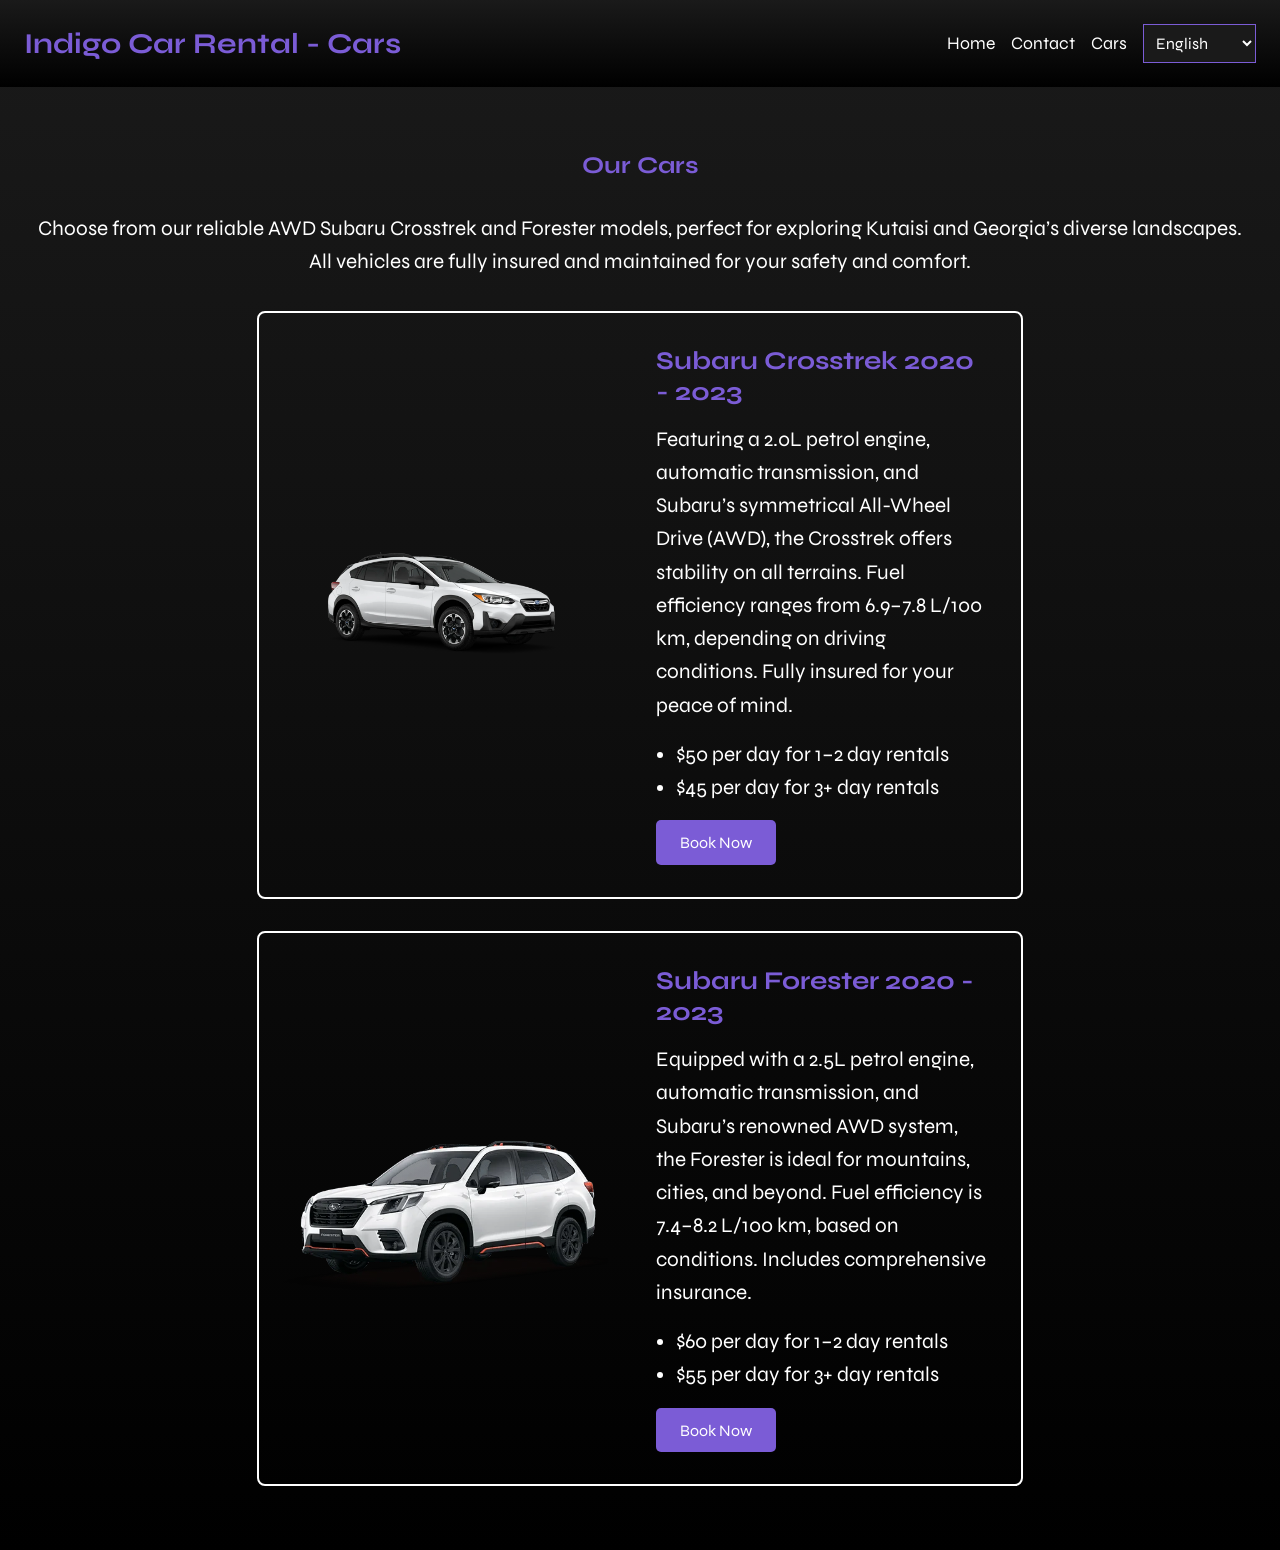
==== commit 9353bdf5: "updated image format to webp" ====
--- a/cars.html
+++ b/cars.html
@@ -308,7 +308,7 @@
             safety and comfort.</p>
         <div class="car-container" role="region" aria-labelledby="crosstrek-title">
             <div class="car-image">
-                <img src="images/crosstrek.png" alt="Subaru Crosstrek 2020-2023 for rent in Kutaisi" loading="eager">
+                <img src="images/crosstrek.webp" alt="Subaru Crosstrek 2020-2023 for rent in Kutaisi" loading="eager">
             </div>
             <div class="car-details">
                 <h2 id="crosstrek-title" data-lang-key="crosstrek_title">Subaru Crosstrek 2020 - 2023</h2>
@@ -325,7 +325,7 @@
         </div>
         <div class="car-container" role="region" aria-labelledby="forester-title">
             <div class="car-image">
-                <img src="images/forester.png" alt="Subaru Forester 2020-2023 for rent in Kutaisi" loading="lazy">
+                <img src="images/forester.webp" alt="Subaru Forester 2020-2023 for rent in Kutaisi" loading="lazy">
             </div>
             <div class="car-details">
                 <h2 id="forester-title" data-lang-key="forester_title">Subaru Forester 2020 - 2023</h2>
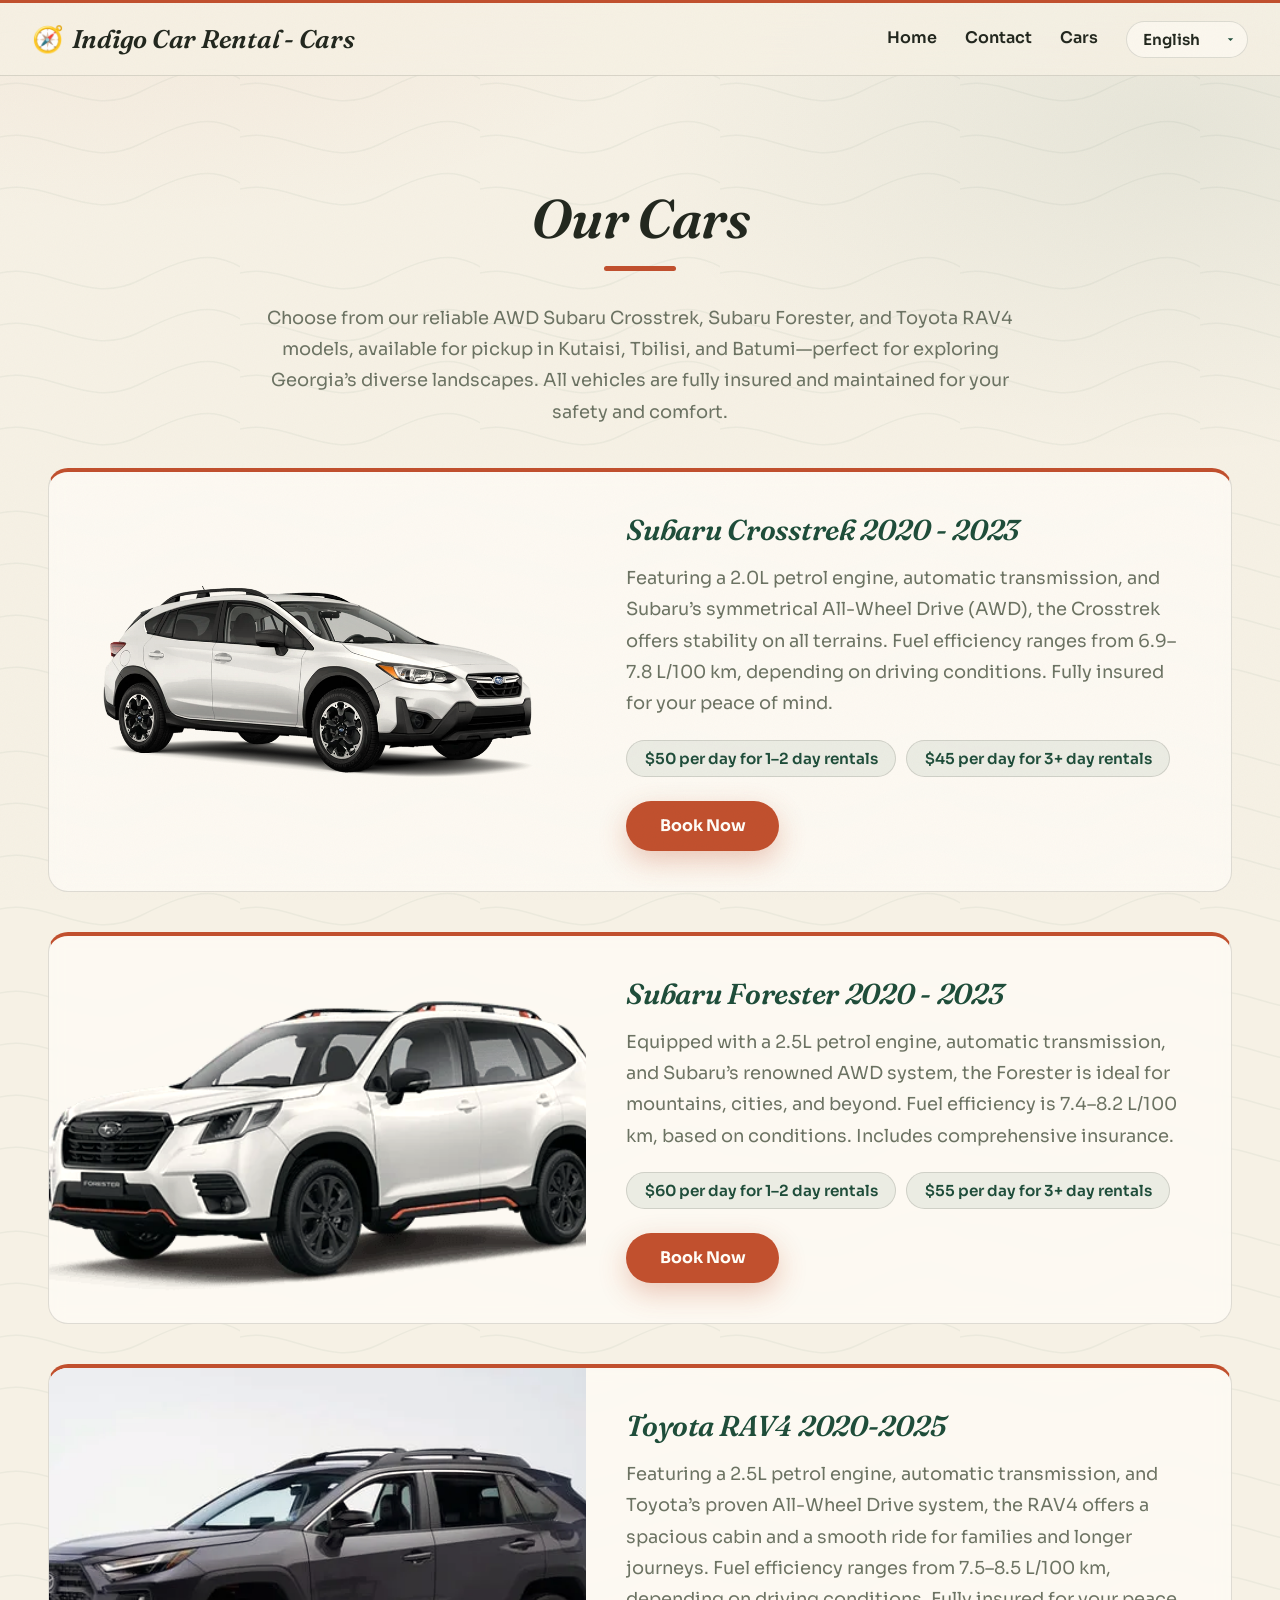
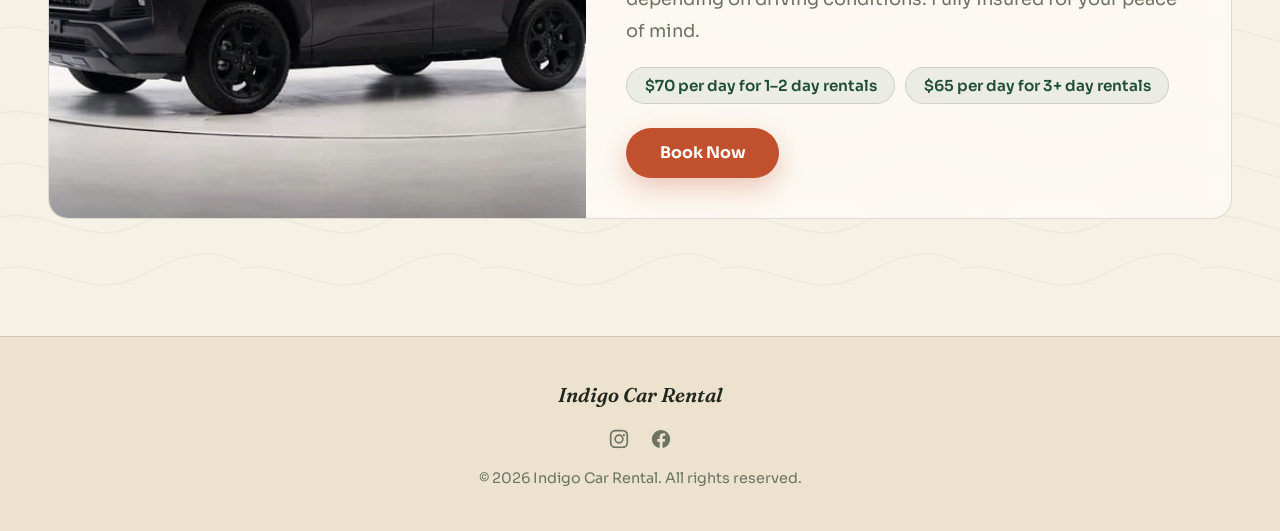
==== commit 17a458ff: "web page update" ====
--- a/cars.html
+++ b/cars.html
@@ -5,9 +5,9 @@
     <meta name="viewport" content="width=device-width, initial-scale=1.0">
     <title data-lang-key="title">Indigo Car Rental - Cars</title>
     <meta name="description"
-          content="Explore our fleet of AWD Subaru Crosstrek and Forester vehicles for rent in Kutaisi, Georgia. Affordable rates, full insurance, and perfect for all terrains.">
+          content="Explore our fleet of AWD Subaru Crosstrek, Subaru Forester, and Toyota RAV4 vehicles for rent in Kutaisi, Tbilisi, and Batumi, Georgia. Affordable rates, full insurance, and perfect for all terrains.">
     <meta name="keywords"
-          content="Subaru Crosstrek rental Kutaisi, Subaru Forester rental Kutaisi, car rental Kutaisi, AWD car hire Georgia, Indigo Car Rental cars">
+          content="Subaru Crosstrek rental Kutaisi, Subaru Forester rental Kutaisi, Toyota RAV4 rental Kutaisi, car rental Kutaisi, car rental Tbilisi, car rental Batumi, car rental Georgia, AWD car hire Georgia, Indigo Car Rental cars">
     <meta name="robots" content="index, follow">
 
     <!-- Canonical and Hreflang Tags -->
@@ -18,264 +18,24 @@
 
     <!-- Open Graph Meta -->
     <meta property="og:type" content="website">
-    <meta property="og:title" content="Car Rental Fleet in Kutaisi, Georgia | ICR">
+    <meta property="og:title" content="Car Rental Fleet in Kutaisi, Tbilisi & Batumi | ICR">
     <meta property="og:description"
-          content="Rent AWD Subaru Crosstrek or Forester in Kutaisi. Perfect for Georgia’s roads, with competitive prices and full insurance.">
+          content="Rent AWD Subaru Crosstrek, Forester, or Toyota RAV4 in Kutaisi, Tbilisi, or Batumi. Perfect for Georgia’s roads, with competitive prices and full insurance.">
     <meta property="og:url" content="https://icrkutaisi.com/cars.html">
     <meta property="og:site_name" content="ICR Kutaisi">
     <meta property="og:image" content="https://icrkutaisi.com/images/crosstrek.png">
 
     <!-- Twitter Card Meta -->
     <meta name="twitter:card" content="summary_large_image">
-    <meta name="twitter:title" content="Subaru Car Rentals in Kutaisi | ICR">
+    <meta name="twitter:title" content="Subaru & RAV4 Car Rentals in Georgia | ICR">
     <meta name="twitter:description"
-          content="Discover our Subaru Crosstrek and Forester rentals in Kutaisi, Georgia. Affordable, reliable, and ready for any adventure.">
+          content="Discover our Subaru Crosstrek, Forester, and Toyota RAV4 rentals in Kutaisi, Tbilisi, and Batumi, Georgia. Affordable, reliable, and ready for any adventure.">
     <meta name="twitter:image" content="https://icrkutaisi.com/images/crosstrek.png">
 
     <!-- Preload Critical Resources -->
-    <link rel="preload" href="https://fonts.googleapis.com/css2?family=Syne:wght@400;700&display=swap" as="style">
-    <link rel="stylesheet" href="https://fonts.googleapis.com/css2?family=Syne:wght@400;700&display=swap">
-
-    <!-- Minified CSS -->
-    <style>
-        body {
-            font-family: Syne, sans-serif;
-            margin: 0;
-            padding: 0;
-            background: linear-gradient(180deg, #1A1A1A, #000);
-            color: #fff
-        }
-
-        header {
-            background: linear-gradient(180deg, #1A1A1A, #000);
-            color: #fff;
-            padding: 1.5rem;
-            display: flex;
-            justify-content: space-between;
-            align-items: center;
-            position: sticky;
-            top: 0;
-            z-index: 100;
-            box-sizing: border-box
-        }
-
-        header h1 {
-            color: #7B5CD6;
-            margin: 0;
-            font-size: 1.8rem;
-            white-space: nowrap
-        }
-
-        nav {
-            display: flex;
-            gap: 1rem;
-            align-items: center
-        }
-
-        nav a {
-            color: #fff;
-            text-decoration: none;
-            font-size: 1.1rem
-        }
-
-        nav a:hover {
-            color: #FFD700
-        }
-
-        .language-switcher {
-            background: #1A1A1A;
-            color: #fff;
-            border: 1px solid #7B5CD6;
-            padding: .5rem;
-            font-size: 1rem;
-            font-family: Syne, sans-serif;
-            cursor: pointer
-        }
-
-        .language-switcher:hover {
-            background: #7B5CD6;
-            color: #FFD700
-        }
-
-        h1 {
-            color: #7B5CD6;
-            margin: 2rem;
-            text-align: center
-        }
-
-        p {
-            font-size: 1.3rem;
-            line-height: 1.6
-        }
-
-        section {
-            padding: 2rem
-        }
-
-        #cars {
-            text-align: center
-        }
-
-        .car-container {
-            display: flex;
-            align-items: center;
-            margin: 2rem auto;
-            gap: 2rem;
-            text-align: left;
-            width: 60%;
-            border: 2px solid #fff;
-            padding: 1rem;
-            border-radius: 8px
-        }
-
-        .car-image {
-            flex: 1
-        }
-
-        .car-image img {
-            width: 100%;
-            height: 200px;
-            object-fit: cover;
-            border-radius: 4px
-        }
-
-        .car-image img:hover {
-            transform: scale(1.05);
-            transition: transform .3s ease
-        }
-
-        .car-details {
-            flex: 1;
-            padding: 1rem
-        }
-
-        .car-details h2 {
-            color: #7B5CD6;
-            font-size: 1.6rem;
-            margin: 0 0 1rem
-        }
-
-        .car-details p {
-            font-size: 1.3rem;
-            line-height: 1.6;
-            margin: 0 0 1rem
-        }
-
-        .car-details ul {
-            font-size: 1.3rem;
-            line-height: 1.6;
-            margin: 0;
-            padding-left: 20px
-        }
-
-        .book-now {
-            display: inline-block;
-            padding: .8rem 1.5rem;
-            background: #7B5CD6;
-            color: #fff;
-            text-decoration: none;
-            border-radius: 5px;
-            margin-top: 1rem
-        }
-
-        .book-now:hover {
-            background: #FFD700;
-            color: #000
-        }
-
-        @media (max-width: 768px) {
-            header {
-                flex-direction: column;
-                text-align: center;
-                padding: 1rem
-            }
-
-            header h1 {
-                font-size: 1.5rem;
-                margin-bottom: .75rem
-            }
-
-            nav {
-                flex-direction: column;
-                gap: .5rem;
-                width: 100%
-            }
-
-            nav a {
-                font-size: 1rem
-            }
-
-            .language-switcher {
-                margin-top: .5rem;
-                width: 100%;
-                max-width: 150px
-            }
-
-            h1 {
-                font-size: 1.6rem
-            }
-
-            .car-container {
-                flex-direction: column;
-                margin: 1rem auto;
-                gap: 1rem;
-                width: 80%
-            }
-
-            .car-image img {
-                height: 150px
-            }
-
-            .car-details h2 {
-                font-size: 1.4rem
-            }
-
-            .car-details p, .car-details ul {
-                font-size: 1rem
-            }
-        }
-
-        @media (max-width: 480px) {
-            header {
-                padding: .75rem
-            }
-
-            header h1 {
-                font-size: 1.2rem;
-                margin-bottom: .5rem
-            }
-
-            nav a {
-                font-size: .9rem
-            }
-
-            .language-switcher {
-                font-size: .9rem;
-                padding: .4rem;
-                max-width: 120px
-            }
-
-            section {
-                padding: 1rem
-            }
-
-            .car-container {
-                width: 90%
-            }
-
-            .car-image img {
-                height: 120px
-            }
-
-            .car-details h2 {
-                font-size: 1.2rem
-            }
-
-            .car-details p, .car-details ul {
-                font-size: 1rem
-            }
-        }
-    </style>
+    <link rel="preload" href="https://fonts.googleapis.com/css2?family=Fraunces:ital,wght@0,400;0,500;0,600;0,700;0,900;1,500;1,600&family=Sora:wght@400;500;600;700;800&display=swap" as="style">
+    <link rel="stylesheet" href="https://fonts.googleapis.com/css2?family=Fraunces:ital,wght@0,400;0,500;0,600;0,700;0,900;1,500;1,600&family=Sora:wght@400;500;600;700;800&display=swap">
+    <link rel="stylesheet" href="styles.css">
 </head>
 <body>
 <!--
@@ -303,10 +63,10 @@
 <main>
     <section id="cars" aria-labelledby="cars-title">
         <h1 id="cars-title" data-lang-key="cars_title">Our Cars</h1>
-        <p data-lang-key="cars_intro">Choose from our reliable AWD Subaru Crosstrek and Forester models, perfect for
-            exploring Kutaisi and Georgia’s diverse landscapes. All vehicles are fully insured and maintained for your
-            safety and comfort.</p>
-        <div class="car-container" role="region" aria-labelledby="crosstrek-title">
+        <p data-lang-key="cars_intro">Choose from our reliable AWD Subaru Crosstrek, Subaru Forester, and Toyota RAV4
+            models, perfect for exploring Kutaisi and Georgia’s diverse landscapes. All vehicles are fully insured and
+            maintained for your safety and comfort.</p>
+        <div class="car-container reveal" role="region" aria-labelledby="crosstrek-title">
             <div class="car-image">
                 <img src="images/crosstrek.webp" alt="Subaru Crosstrek 2020-2023 for rent in Kutaisi" loading="eager">
             </div>
@@ -323,7 +83,7 @@
                 <a href="index.html#contact" class="book-now" data-lang-key="book_now">Book Now</a>
             </div>
         </div>
-        <div class="car-container" role="region" aria-labelledby="forester-title">
+        <div class="car-container reveal" role="region" aria-labelledby="forester-title">
             <div class="car-image">
                 <img src="images/forester.webp" alt="Subaru Forester 2020-2023 for rent in Kutaisi" loading="lazy">
             </div>
@@ -339,16 +99,48 @@
                 <a href="index.html#contact" class="book-now" data-lang-key="book_now">Book Now</a>
             </div>
         </div>
+        <div class="car-container reveal" role="region" aria-labelledby="rav4-title">
+            <div class="car-image">
+                <img src="images/rav4.webp" alt="Toyota RAV4 2022 for rent in Kutaisi" loading="lazy">
+            </div>
+            <div class="car-details">
+                <h2 id="rav4-title" data-lang-key="rav4_title">Toyota RAV4 2022</h2>
+                <p data-lang-key="rav4_description">Featuring a 2.5L petrol engine, automatic transmission, and Toyota’s
+                    proven All-Wheel Drive system, the RAV4 offers a spacious cabin and a smooth ride for families and
+                    longer journeys. Fuel efficiency ranges from 7.5–8.5 L/100 km, depending on driving conditions.
+                    Fully insured for your peace of mind.</p>
+                <ul data-lang-key="rav4_prices">
+                    <li>$70 per day for 1–2 day rentals</li>
+                    <li>$65 per day for 3+ day rentals</li>
+                </ul>
+                <a href="index.html#contact" class="book-now" data-lang-key="book_now">Book Now</a>
+            </div>
+        </div>
     </section>
 </main>
+
+<footer>
+    <div class="footer-content">
+        <p class="footer-brand">Indigo Car Rental</p>
+        <div class="footer-social">
+            <a href="https://www.instagram.com/indigocarrentalkutaisi" target="_blank" rel="noopener" aria-label="Instagram">
+                <svg viewBox="0 0 24 24" aria-hidden="true"><path d="M12 2c2.7 0 3.05.01 4.12.06 1.07.05 1.79.22 2.43.46.66.25 1.21.6 1.76 1.15.5.5.9 1.1 1.15 1.76.24.64.41 1.36.46 2.43.05 1.07.06 1.42.06 4.12s-.01 3.05-.06 4.12c-.05 1.07-.22 1.79-.46 2.43a4.9 4.9 0 0 1-1.15 1.76 4.9 4.9 0 0 1-1.76 1.15c-.64.24-1.36.41-2.43.46-1.07.05-1.42.06-4.12.06s-3.05-.01-4.12-.06c-1.07-.05-1.79-.22-2.43-.46a4.9 4.9 0 0 1-1.76-1.15 4.9 4.9 0 0 1-1.15-1.76c-.24-.64-.41-1.36-.46-2.43C2.01 15.05 2 14.7 2 12s.01-3.05.06-4.12c.05-1.07.22-1.79.46-2.43.25-.66.6-1.21 1.15-1.76A4.9 4.9 0 0 1 5.43 2.5c.64-.24 1.36-.41 2.43-.46C8.93 2.01 9.28 2 12 2zm0 1.8c-2.66 0-2.97.01-4.02.06-.97.04-1.5.21-1.85.34-.46.18-.79.39-1.14.74-.35.35-.56.68-.74 1.14-.13.35-.3.88-.34 1.85C3.85 9.03 3.84 9.34 3.84 12s.01 2.97.06 4.02c.04.97.21 1.5.34 1.85.18.46.39.79.74 1.14.35.35.68.56 1.14.74.35.13.88.3 1.85.34 1.05.05 1.36.06 4.02.06s2.97-.01 4.02-.06c.97-.04 1.5-.21 1.85-.34.46-.18.79-.39 1.14-.74.35-.35.56-.68.74-1.14.13-.35.3-.88.34-1.85.05-1.05.06-1.36.06-4.02s-.01-2.97-.06-4.02c-.04-.97-.21-1.5-.34-1.85a3.06 3.06 0 0 0-.74-1.14 3.06 3.06 0 0 0-1.14-.74c-.35-.13-.88-.3-1.85-.34C14.97 3.85 14.66 3.84 12 3.84zm0 3.06a5.1 5.1 0 1 1 0 10.2 5.1 5.1 0 0 1 0-10.2zm0 1.8a3.3 3.3 0 1 0 0 6.6 3.3 3.3 0 0 0 0-6.6zm5.3-1.99a1.19 1.19 0 1 1 0 2.38 1.19 1.19 0 0 1 0-2.38z"/></svg>
+            </a>
+            <a href="https://www.facebook.com/profile.php?id=61577189131267" target="_blank" rel="noopener" aria-label="Facebook">
+                <svg viewBox="0 0 24 24" aria-hidden="true"><path d="M22 12a10 10 0 1 0-11.5 9.95v-7.04H7.9V12h2.6V9.8c0-2.57 1.53-3.99 3.87-3.99 1.12 0 2.3.2 2.3.2v2.5h-1.3c-1.28 0-1.68.8-1.68 1.62V12h2.86l-.46 2.91h-2.4v7.04A10 10 0 0 0 22 12z"/></svg>
+            </a>
+        </div>
+        <p class="footer-copy">&copy; <span id="year"></span> Indigo Car Rental. All rights reserved.</p>
+    </div>
+</footer>
 
 <!-- Structured Data for LocalBusiness and Cars -->
 <script type="application/ld+json">
     {
         "@context": "https://schema.org",
-        "@type": "LocalBusiness",
+        "@type": "AutoRental",
         "name": "Indigo Car Rental",
-        "description": "Affordable car rental in Kutaisi, Georgia, offering AWD Subaru vehicles for airport pickups and travel across Georgia.",
+        "description": "Affordable car rental in Kutaisi, Tbilisi, and Batumi, Georgia, offering AWD Subaru and Toyota RAV4 vehicles for airport pickups and travel across Georgia.",
         "url": "https://icrkutaisi.com/cars.html",
         "telephone": "+995511558788",
         "email": "info@icrkutaisi.com",
@@ -363,6 +155,24 @@
             "latitude": 42.2480,
             "longitude": 42.7070
         },
+        "areaServed": [
+            {
+                "@type": "City",
+                "name": "Kutaisi"
+            },
+            {
+                "@type": "City",
+                "name": "Tbilisi"
+            },
+            {
+                "@type": "City",
+                "name": "Batumi"
+            },
+            {
+                "@type": "Country",
+                "name": "Georgia"
+            }
+        ],
         "openingHours": "Mo-Su 08:00-20:00",
         "sameAs": [
             "https://www.instagram.com/indigocarrentalkutaisi",
@@ -433,6 +243,37 @@
                             "minPrice": "3"
                         }
                     ]
+                },
+                {
+                    "@type": "Offer",
+                    "itemOffered": {
+                        "@type": "Car",
+                        "name": "Toyota RAV4 2022",
+                        "vehicleEngine": {
+                            "@type": "EngineSpecification",
+                            "engineDisplacement": "2.5L",
+                            "fuelType": "Petrol"
+                        },
+                        "driveWheelConfiguration": "AllWheelDrive",
+                        "fuelEfficiency": "7.5-8.5 L/100 km"
+                    },
+                    "priceSpecification": [
+                        {
+                            "@type": "UnitPriceSpecification",
+                            "price": 70,
+                            "priceCurrency": "USD",
+                            "unitCode": "DAY",
+                            "validFrom": "1",
+                            "validThrough": "2"
+                        },
+                        {
+                            "@type": "UnitPriceSpecification",
+                            "price": 65,
+                            "priceCurrency": "USD",
+                            "unitCode": "DAY",
+                            "minPrice": "3"
+                        }
+                    ]
                 }
             ]
         }
@@ -448,13 +289,16 @@
             nav_contact: "Contact",
             nav_cars: "Cars",
             cars_title: "Our Cars",
-            cars_intro: "Choose from our reliable AWD Subaru Crosstrek and Forester models, perfect for exploring Kutaisi and Georgia’s diverse landscapes. All vehicles are fully insured and maintained for your safety and comfort.",
+            cars_intro: "Choose from our reliable AWD Subaru Crosstrek, Subaru Forester, and Toyota RAV4 models, available for pickup in Kutaisi, Tbilisi, and Batumi—perfect for exploring Georgia’s diverse landscapes. All vehicles are fully insured and maintained for your safety and comfort.",
             crosstrek_title: "Subaru Crosstrek 2020 - 2023",
             crosstrek_description: "Featuring a 2.0L petrol engine, automatic transmission, and Subaru’s symmetrical All-Wheel Drive (AWD), the Crosstrek offers stability on all terrains. Fuel efficiency ranges from 6.9–7.8 L/100 km, depending on driving conditions. Fully insured for your peace of mind.",
             crosstrek_prices: "<li>$50 per day for 1–2 day rentals</li><li>$45 per day for 3+ day rentals</li>",
             forester_title: "Subaru Forester 2020 - 2023",
             forester_description: "Equipped with a 2.5L petrol engine, automatic transmission, and Subaru’s renowned AWD system, the Forester is ideal for mountains, cities, and beyond. Fuel efficiency is 7.4–8.2 L/100 km, based on conditions. Includes comprehensive insurance.",
             forester_prices: "<li>$60 per day for 1–2 day rentals</li><li>$55 per day for 3+ day rentals</li>",
+            rav4_title: "Toyota RAV4 2020-2025",
+            rav4_description: "Featuring a 2.5L petrol engine, automatic transmission, and Toyota’s proven All-Wheel Drive system, the RAV4 offers a spacious cabin and a smooth ride for families and longer journeys. Fuel efficiency ranges from 7.5–8.5 L/100 km, depending on driving conditions. Fully insured for your peace of mind.",
+            rav4_prices: "<li>$70 per day for 1–2 day rentals</li><li>$65 per day for 3+ day rentals</li>",
             book_now: "Book Now"
         },
         ka: {
@@ -463,13 +307,16 @@
             nav_contact: "კონტაქტი",
             nav_cars: "მანქანები",
             cars_title: "ჩვენი მანქანები",
-            cars_intro: "აირჩიეთ ჩვენი საიმედო AWD Subaru Crosstrek და Forester მოდელები, იდეალური ქუთაისისა და საქართველოს მრავალფეროვანი ლანდშაფტების შესასწავლად. ყველა მანქანა სრულად დაზღვეულია და მოვლილი თქვენი უსაფრთხოებისა და კომფორტისთვის.",
+            cars_intro: "აირჩიეთ ჩვენი საიმედო AWD Subaru Crosstrek, Subaru Forester და Toyota RAV4 მოდელები, რომელთა მიღებაც შესაძლებელია ქუთაისში, თბილისსა და ბათუმში — იდეალური საქართველოს მრავალფეროვანი ლანდშაფტების შესასწავლად. ყველა მანქანა სრულად დაზღვეულია და მოვლილი თქვენი უსაფრთხოებისა და კომფორტისთვის.",
             crosstrek_title: "Subaru Crosstrek 2020 - 2023",
             crosstrek_description: "აღჭურვილია 2.0 ლიტრიანი ბензინის ძრავით, ავტომატური გადაცემათა კოლოფით და Subaru-ს სიმეტრიული სრულამძრავიანი (AWD) სისტემით, Crosstrek გთავაზობთ სტაბილურობას ყველა რელიეფზე. საწვავის ეფექტურობა 6.9–7.8 ლ/100 კმ, მართვის პირობებიდან გამომდინარე. სრულად დაზღვეული თქვენი სიმშვიდისთვის.",
             crosstrek_prices: "<li>$50 დღეში 1–2 დღიანი ქირაობისთვის</li><li>$45 დღეში 3+ დღიანი ქირაობისთვის</li>",
             forester_title: "Subaru Forester 2020 - 2023",
             forester_description: "აღჭურვილია 2.5 ლიტრიანი ბენზინის ძრავით, ავტომატური გადაცემათა კოლოფით და Subaru-ს ცნობილი AWD სისტემით, Forester იდეალურია მთების, ქალაქებისა და სხვა გზებისთვის. საწვავის ეფექტურობა 7.4–8.2 ლ/100 კმ, პირობებიდან გამომდინარე. მოიცავს ყოვლისმომცველ დაზღვევას.",
             forester_prices: "<li>$60 დღეში 1–2 დღიანი ქირაობისთვის</li><li>$55 დღეში 3+ დღიანი ქირაობისთვის</li>",
+            rav4_title: "Toyota RAV4 2020-2025",
+            rav4_description: "აღჭურვილია 2.5 ლიტრიანი ბენზინის ძრავით, ავტომატური გადაცემათა კოლოფით და Toyota-ს (AWD) სისტემით, RAV4 გთავაზობთ ფართო სალონს და გლუვ სვლას ოჯახებისა და გრძელი მოგზაურობებისთვის. საწვავის ეფექტურობა 7.5–8.5 ლ/100 კმ, მართვის პირობებიდან გამომდინარე. სრულად დაზღვეული თქვენი სიმშვიდისთვის.",
+            rav4_prices: "<li>$70 დღეში 1–2 დღიანი ქირაობისთვის</li><li>$65 დღეში 3+ დღიანი ქირაობისთვის</li>",
             book_now: "დაჯავშნე ახლა"
         },
         ru: {
@@ -478,13 +325,16 @@
             nav_contact: "Контакты",
             nav_cars: "Автомобили",
             cars_title: "Наши автомобили",
-            cars_intro: "Выберите наши надежные полноприводные модели Subaru Crosstrek и Forester, идеально подходящие для исследования Кутаиси и разнообразных ландшафтов Грузии. Все автомобили полностью застрахованы и обслужены для вашего комфорта и безопасности.",
+            cars_intro: "Выберите наши надежные полноприводные модели Subaru Crosstrek, Subaru Forester и Toyota RAV4 с возможностью получения автомобиля в Кутаиси, Тбилиси и Батуми — идеально подходят для исследования разнообразных ландшафтов Грузии. Все автомобили полностью застрахованы и обслужены для вашего комфорта и безопасности.",
             crosstrek_title: "Subaru Crosstrek 2020 - 2023",
             crosstrek_description: "Оснащен бензиновым двигателем 2.0 л, автоматической трансмиссией и симметричной системой полного привода (AWD) от Subaru, Crosstrek обеспечивает устойчивость на любых поверхностях. Расход топлива составляет 6.9–7.8 л/100 км в зависимости от условий вождения. Полностью застрахован для вашего спокойствия.",
             crosstrek_prices: "<li>$50 в день за 1–2 дня аренды</li><li>$45 в день за 3+ дня аренды</li>",
             forester_title: "Subaru Forester 2020 - 2023",
             forester_description: "Оснащен бензиновым двигателем 2.5 л, автоматической трансмиссией и известной системой AWD от Subaru, Forester идеально подходит для гор, городов и других дорог. Расход топлива 7.4–8.2 л/100 км в зависимости от условий. Включает полную страховку.",
             forester_prices: "<li>$60 в день за 1–2 дня аренды</li><li>$55 в день за 3+ дня аренды</li>",
+            rav4_title: "Toyota RAV4 2020-2025",
+            rav4_description: "Оснащен бензиновым двигателем 2.5 л, автоматической трансмиссией и полноприводной системой Toyota, RAV4 предлагает просторный салон и плавную езду для семей и длительных поездок. Расход топлива составляет 7.5–8.5 л/100 км в зависимости от условий вождения. Полностью застрахован для вашего спокойствия.",
+            rav4_prices: "<li>$70 в день за 1–2 дня аренды</li><li>$65 в день за 3+ дня аренды</li>",
             book_now: "Забронировать сейчас"
         }
     };
@@ -509,5 +359,23 @@
         changeLanguage(savedLang);
     });
 </script>
+
+<!-- Reveal-on-scroll animation & footer year -->
+<script defer>
+    document.addEventListener('DOMContentLoaded', () => {
+        document.getElementById('year').textContent = new Date().getFullYear();
+
+        const observer = new IntersectionObserver((entries) => {
+            entries.forEach(entry => {
+                if (entry.isIntersecting) {
+                    entry.target.classList.add('visible');
+                    observer.unobserve(entry.target);
+                }
+            });
+        }, {threshold: 0.15});
+
+        document.querySelectorAll('.reveal').forEach(el => observer.observe(el));
+    });
+</script>
 </body>
 </html>
--- a/styles.css
+++ b/styles.css
@@ -0,0 +1,1032 @@
+/* ==========================================================================
+   Indigo Car Rental — Shared Design System
+   "Highland Expedition" — topographic, paper-and-ink travel-journal aesthetic
+   ========================================================================== */
+
+:root {
+    --bg: #F6F1E5;
+    --bg-deep: #ECE2CD;
+    --paper: rgba(255, 253, 247, .72);
+    --paper-solid: #FFFDF7;
+    --ink: #23281F;
+    --ink-muted: #6C7363;
+    --pine: #1F4D3A;
+    --pine-light: #3E7A5C;
+    --pine-soft: rgba(31, 77, 58, .08);
+    --rust: #C1502E;
+    --rust-soft: rgba(193, 80, 46, .12);
+    --border: rgba(35, 40, 31, .14);
+    --radius-lg: 20px;
+    --radius-md: 12px;
+    --radius-sm: 8px;
+    --shadow: 0 20px 45px rgba(40, 32, 16, .14);
+    --transition: .3s cubic-bezier(.4, 0, .2, 1);
+    --font-display: "Fraunces", Georgia, serif;
+    --font-body: "Sora", sans-serif;
+}
+
+* , *::before, *::after {
+    box-sizing: border-box;
+}
+
+html {
+    scroll-behavior: smooth;
+}
+
+::selection {
+    background: var(--pine);
+    color: var(--paper-solid);
+}
+
+body {
+    font-family: var(--font-body);
+    margin: 0;
+    padding: 0;
+    color: var(--ink);
+    background-color: var(--bg);
+    background-image:
+        url("data:image/svg+xml,%3Csvg xmlns='http://www.w3.org/2000/svg' width='240' height='240' viewBox='0 0 240 240'%3E%3Cg fill='none' stroke='%231F4D3A' stroke-opacity='0.05' stroke-width='1.5'%3E%3Cpath d='M-20,40 C40,10 80,70 140,40 S220,10 260,40'/%3E%3Cpath d='M-20,92 C40,62 80,122 140,92 S220,62 260,92'/%3E%3Cpath d='M-20,144 C40,114 80,174 140,144 S220,114 260,144'/%3E%3Cpath d='M-20,196 C40,166 80,226 140,196 S220,166 260,196'/%3E%3C/g%3E%3C/svg%3E"),
+        radial-gradient(ellipse 1100px 650px at 12% -8%, rgba(193, 80, 46, .08), transparent 60%),
+        radial-gradient(ellipse 900px 550px at 92% 6%, rgba(31, 77, 58, .07), transparent 60%);
+    background-repeat: repeat, no-repeat, no-repeat;
+    position: relative;
+}
+
+/* Subtle paper-grain overlay */
+body::before {
+    content: "";
+    position: fixed;
+    inset: 0;
+    z-index: 999;
+    pointer-events: none;
+    opacity: .035;
+    mix-blend-mode: multiply;
+    background-image: url("data:image/svg+xml,%3Csvg xmlns='http://www.w3.org/2000/svg' width='200' height='200'%3E%3Cfilter id='n'%3E%3CfeTurbulence type='fractalNoise' baseFrequency='0.9' numOctaves='2' stitchTiles='stitch'/%3E%3C/filter%3E%3Crect width='100%25' height='100%25' filter='url(%23n)'/%3E%3C/svg%3E");
+}
+
+img {
+    display: block;
+    max-width: 100%;
+}
+
+a {
+    -webkit-tap-highlight-color: transparent;
+}
+
+a:focus-visible, button:focus-visible, select:focus-visible {
+    outline: 2px solid var(--rust);
+    outline-offset: 2px;
+}
+
+/* ==========================================================================
+   Header / Navigation
+   ========================================================================== */
+
+header {
+    background: rgba(246, 241, 229, .78);
+    backdrop-filter: blur(16px);
+    -webkit-backdrop-filter: blur(16px);
+    border-bottom: 1px solid var(--border);
+    border-top: 3px solid var(--rust);
+    color: var(--ink);
+    padding: 1.1rem 2rem;
+    display: flex;
+    justify-content: space-between;
+    align-items: center;
+    position: sticky;
+    top: 0;
+    z-index: 100;
+}
+
+header h1 {
+    color: var(--ink);
+    margin: 0;
+    font-family: var(--font-display);
+    font-size: 1.6rem;
+    font-weight: 600;
+    font-style: italic;
+    letter-spacing: -.01em;
+    white-space: nowrap;
+}
+
+header h1::before {
+    content: "🧭";
+    margin-right: .5rem;
+    font-style: normal;
+}
+
+nav {
+    display: flex;
+    gap: 1.75rem;
+    align-items: center;
+}
+
+nav a {
+    position: relative;
+    color: var(--ink);
+    text-decoration: none;
+    font-size: 1rem;
+    font-weight: 600;
+    padding-bottom: .2rem;
+    transition: color var(--transition);
+}
+
+nav a::after {
+    content: "";
+    position: absolute;
+    left: 0;
+    bottom: -2px;
+    width: 0;
+    height: 2px;
+    background: var(--rust);
+    border-radius: 2px;
+    transition: width var(--transition);
+}
+
+nav a:hover {
+    color: var(--rust);
+}
+
+nav a:hover::after {
+    width: 100%;
+}
+
+.language-switcher {
+    appearance: none;
+    -webkit-appearance: none;
+    background: rgba(255, 253, 247, .6) url("data:image/svg+xml,%3Csvg xmlns='http://www.w3.org/2000/svg' viewBox='0 0 16 16' fill='%231F4D3A'%3E%3Cpath d='M4 6l4 4 4-4'/%3E%3C/svg%3E") no-repeat right .7rem center / .7rem;
+    color: var(--ink);
+    border: 1px solid var(--border);
+    border-radius: 999px;
+    padding: .5rem 2rem .5rem 1rem;
+    font-size: .95rem;
+    font-family: var(--font-body);
+    font-weight: 600;
+    cursor: pointer;
+    transition: border-color var(--transition), background-color var(--transition);
+}
+
+.language-switcher:hover {
+    border-color: var(--pine-light);
+    background-color: var(--pine-soft);
+}
+
+/* ==========================================================================
+   Layout helpers / typography
+   ========================================================================== */
+
+main {
+    display: block;
+}
+
+section {
+    padding: clamp(2.5rem, 6vw, 5rem) clamp(1.25rem, 5vw, 3rem);
+    max-width: 1320px;
+    margin: 0 auto;
+    scroll-margin-top: 90px;
+}
+
+h1 {
+    color: var(--ink);
+    font-family: var(--font-display);
+    margin: 2rem;
+    font-weight: 600;
+    letter-spacing: -.01em;
+}
+
+h2 {
+    color: var(--pine);
+    font-family: var(--font-display);
+    font-weight: 600;
+    font-style: italic;
+    letter-spacing: -.01em;
+    font-size: clamp(1.7rem, 4vw, 2.4rem);
+    margin-top: 0;
+}
+
+h3, h4 {
+    font-family: var(--font-display);
+    font-weight: 600;
+    color: var(--ink);
+    font-size: clamp(1.2rem, 3vw, 1.5rem);
+}
+
+p {
+    font-size: clamp(1rem, 1.4vw, 1.2rem);
+    line-height: 1.75;
+    color: var(--ink-muted);
+}
+
+hr {
+    border: none;
+    border-top: 1px dashed var(--border);
+    margin: 1.5rem 0;
+}
+
+/* Reveal-on-scroll animation */
+.reveal {
+    opacity: 0;
+    transform: translateY(28px);
+    transition: opacity .7s ease, transform .7s ease;
+    transition-delay: var(--reveal-delay, 0s);
+}
+
+.reveal.visible {
+    opacity: 1;
+    transform: translateY(0);
+}
+
+/* ==========================================================================
+   Buttons
+   ========================================================================== */
+
+.cta-group {
+    display: flex;
+    flex-wrap: wrap;
+    gap: 1rem;
+    margin-top: 1.75rem;
+}
+
+.book-now {
+    display: inline-block;
+    padding: .9rem 2.1rem;
+    background: var(--rust);
+    color: var(--paper-solid);
+    text-decoration: none;
+    border-radius: 999px;
+    font-weight: 700;
+    font-size: 1rem;
+    box-shadow: 0 10px 28px rgba(193, 80, 46, .3);
+    transition: transform var(--transition), box-shadow var(--transition), background var(--transition), color var(--transition);
+}
+
+.book-now:hover {
+    transform: translateY(-3px);
+    background: var(--pine);
+    color: var(--paper-solid);
+    box-shadow: 0 14px 36px rgba(31, 77, 58, .3);
+}
+
+.book-now-outline {
+    background: transparent;
+    color: var(--pine);
+    border: 1.5px solid var(--pine);
+    box-shadow: none;
+}
+
+.book-now-outline:hover {
+    background: var(--pine-soft);
+    color: var(--pine);
+    border-color: var(--rust);
+    box-shadow: none;
+}
+
+/* ==========================================================================
+   Home — Hero
+   ========================================================================== */
+
+#home {
+    text-align: center;
+}
+
+#home-description {
+    display: grid;
+    grid-template-columns: 1.1fr 1fr;
+    gap: 3rem;
+    align-items: center;
+    text-align: left;
+}
+
+.home-description-left {
+    position: relative;
+}
+
+.home-description-left img {
+    width: 100%;
+    height: 500px;
+    object-fit: cover;
+    object-position: top;
+    border-radius: var(--radius-lg);
+    box-shadow: var(--shadow);
+    border: 1px solid var(--border);
+}
+
+/* Passport-stamp badge */
+.hero-stamp {
+    position: absolute;
+    top: -1.25rem;
+    right: -1rem;
+    width: 132px;
+    height: 132px;
+    background: var(--paper-solid);
+    border: 2px dashed var(--rust);
+    border-radius: 50%;
+    display: flex;
+    align-items: center;
+    justify-content: center;
+    text-align: center;
+    transform: rotate(-9deg);
+    box-shadow: var(--shadow);
+    padding: 1.1rem;
+    z-index: 5;
+}
+
+.hero-stamp span {
+    font-family: var(--font-display);
+    font-weight: 700;
+    font-size: .82rem;
+    letter-spacing: .08em;
+    line-height: 1.45;
+    text-transform: uppercase;
+    color: var(--pine);
+}
+
+.home-description-right-inside {
+    margin: 0;
+    padding: 0 1rem;
+}
+
+#home-title {
+    font-size: clamp(2.4rem, 5vw, 3.6rem);
+    line-height: 1.1;
+    margin: 0 0 1.5rem;
+    color: var(--ink);
+    font-weight: 600;
+    font-style: italic;
+    position: relative;
+    display: inline-block;
+}
+
+#home-title::after {
+    content: "";
+    display: block;
+    width: 4.5rem;
+    height: 5px;
+    margin-top: .85rem;
+    background: var(--rust);
+    border-radius: 3px;
+}
+
+/* Image strip */
+.image-container {
+    display: flex;
+    justify-content: center;
+    gap: 1.25rem;
+    margin: 3rem 0 1rem;
+}
+
+.image-container img {
+    width: 100%;
+    height: 320px;
+    object-fit: cover;
+    border-radius: var(--radius-lg);
+    border: 1px solid var(--border);
+    box-shadow: var(--shadow);
+}
+
+.image-container img:hover,
+.gallery-grid img:hover,
+.offer-right img:hover {
+    transform: scale(1.03);
+    transition: transform .4s ease;
+}
+
+/* Why choose */
+#why-choose {
+    margin-top: 4rem;
+    background: var(--paper);
+    border: 1px solid var(--border);
+    border-top: 3px solid var(--pine);
+    border-radius: var(--radius-lg);
+    padding: clamp(2rem, 5vw, 3rem);
+    backdrop-filter: blur(8px);
+}
+
+#why-choose h2::before {
+    content: "🌲 ";
+}
+
+#why-choose p {
+    max-width: 760px;
+    margin: 0 auto;
+}
+
+/* ==========================================================================
+   Vehicles
+   ========================================================================== */
+
+#vehicles {
+    display: grid;
+    grid-template-columns: 1fr 1fr;
+    gap: 2rem;
+    text-align: left;
+}
+
+.vehicles-left, .vehicles-right {
+    background: var(--paper);
+    border: 1px solid var(--border);
+    border-top: 3px solid var(--pine);
+    border-radius: var(--radius-lg);
+    padding: clamp(1.75rem, 4vw, 2.75rem);
+    backdrop-filter: blur(8px);
+    transition: transform var(--transition), border-color var(--transition), box-shadow var(--transition);
+}
+
+.vehicles-left:hover, .vehicles-right:hover {
+    transform: translateY(-4px);
+    border-color: var(--rust);
+    box-shadow: var(--shadow);
+}
+
+.vehicles-right {
+    --reveal-delay: .12s;
+}
+
+.vehicles-inside {
+    margin: 0;
+}
+
+#vehicles-title::before {
+    content: "🚗 ";
+}
+
+.vehicles-inside ul {
+    list-style: none;
+    text-align: left;
+    padding-left: 0;
+    margin: 1.5rem 0 0;
+}
+
+.vehicles-inside ul li {
+    font-size: 1.1rem;
+    line-height: 1.6;
+    margin-bottom: 1rem;
+    padding-left: 1.75rem;
+    position: relative;
+    color: var(--ink-muted);
+}
+
+.vehicles-inside ul li::before {
+    content: "✓";
+    position: absolute;
+    left: 0;
+    top: 0;
+    color: var(--rust);
+    font-weight: 700;
+}
+
+.vehicle-subheading {
+    margin: 1rem 0;
+    font-style: italic;
+    color: var(--pine);
+}
+
+.vehicle-subheading.crosstrek-icon::before {
+    content: "🚙 ";
+}
+
+.vehicle-subheading.forester-icon::before {
+    content: "🚐 ";
+}
+
+.vehicle-subheading.rav4-icon::before {
+    content: "🚗 ";
+}
+
+/* ==========================================================================
+   Pickup Locations
+   ========================================================================== */
+
+#locations {
+    text-align: center;
+}
+
+#locations-title::before {
+    content: "📍 ";
+}
+
+#locations > p:first-of-type {
+    max-width: 760px;
+    margin: 0 auto 2rem;
+}
+
+.locations-grid {
+    display: grid;
+    grid-template-columns: repeat(3, 1fr);
+    gap: 1.5rem;
+    margin-top: 2rem;
+    text-align: left;
+}
+
+.location-card {
+    background: var(--paper);
+    border: 1px solid var(--border);
+    border-top: 3px solid var(--rust);
+    border-radius: var(--radius-lg);
+    padding: clamp(1.5rem, 4vw, 2.25rem);
+    backdrop-filter: blur(8px);
+    transition: transform var(--transition), border-color var(--transition), box-shadow var(--transition);
+}
+
+.location-card:hover {
+    transform: translateY(-4px);
+    border-color: var(--pine-light);
+    box-shadow: var(--shadow);
+}
+
+.location-card:nth-child(1) {
+    --reveal-delay: 0s;
+}
+
+.location-card:nth-child(2) {
+    --reveal-delay: .12s;
+}
+
+.location-card:nth-child(3) {
+    --reveal-delay: .24s;
+}
+
+.location-card h3 {
+    color: var(--pine);
+    font-style: italic;
+    margin-top: 0;
+}
+
+.location-card h3::before {
+    content: "✈️ ";
+}
+
+.location-card p {
+    margin-bottom: 0;
+}
+
+/* ==========================================================================
+   Offer
+   ========================================================================== */
+
+#offer {
+    display: grid;
+    grid-template-columns: 1fr 1fr;
+    gap: 2.5rem;
+    align-items: center;
+    text-align: left;
+    background: linear-gradient(135deg, var(--pine-soft), var(--rust-soft));
+    border: 1px solid var(--border);
+    border-radius: var(--radius-lg);
+}
+
+.offer-left-inside {
+    margin: 0;
+    padding: clamp(1rem, 4vw, 2rem);
+}
+
+#offer-title::before {
+    content: "🏔️ ";
+}
+
+.offer-left-inside p {
+    margin-bottom: 1.5rem;
+}
+
+.offer-right img {
+    width: 100%;
+    height: 460px;
+    object-fit: cover;
+    object-position: top;
+    border-radius: var(--radius-lg);
+    box-shadow: var(--shadow);
+}
+
+/* ==========================================================================
+   Gallery
+   ========================================================================== */
+
+#gallery {
+    text-align: center;
+}
+
+#gallery-title::before {
+    content: "📸 ";
+}
+
+.gallery-grid {
+    display: grid;
+    grid-template-columns: repeat(4, 1fr);
+    gap: 1rem;
+    margin-top: 2rem;
+}
+
+.gallery-grid img {
+    width: 100%;
+    height: 280px;
+    object-fit: cover;
+    object-position: top;
+    border-radius: var(--radius-md);
+    border: 1px solid var(--border);
+    filter: sepia(.18) saturate(1.05);
+    transition: filter .4s ease, transform .4s ease;
+}
+
+.gallery-grid img:hover {
+    filter: sepia(0) saturate(1.1);
+}
+
+/* ==========================================================================
+   Contact
+   ========================================================================== */
+
+#contact {
+    text-align: center;
+}
+
+#contact-title::before {
+    content: "💬 ";
+}
+
+#contact > p:first-of-type {
+    max-width: 640px;
+    margin: 0 auto 2.5rem;
+}
+
+.contact-grid {
+    display: grid;
+    grid-template-columns: repeat(2, 1fr);
+    gap: 1.25rem;
+    margin-top: 2rem;
+}
+
+#contact .contact-card {
+    background: var(--paper);
+    border: 1px solid var(--border);
+    border-radius: var(--radius-md);
+    padding: 1.5rem;
+    transition: transform var(--transition), border-color var(--transition);
+}
+
+#contact .contact-card:hover {
+    transform: translateY(-3px);
+    border-color: var(--rust);
+}
+
+#contact p {
+    font-size: 1.05rem;
+    margin: 0;
+}
+
+#contact a {
+    color: var(--pine);
+    text-decoration: none;
+    font-weight: 600;
+    transition: color var(--transition);
+}
+
+#contact a:hover {
+    color: var(--rust);
+}
+
+p[data-lang-key="contact_email"]::before {
+    content: "✉️ ";
+}
+
+p[data-lang-key="contact_phone"]::before {
+    content: "📞 ";
+}
+
+p[data-lang-key="contact_instagram"]::before {
+    content: "📷 ";
+}
+
+p[data-lang-key="contact_facebook"]::before {
+    content: "👍 ";
+}
+
+/* ==========================================================================
+   Cars page
+   ========================================================================== */
+
+#cars {
+    text-align: center;
+}
+
+#cars-title {
+    font-size: clamp(2.4rem, 5vw, 3.4rem);
+    color: var(--ink);
+    font-weight: 600;
+    font-style: italic;
+    position: relative;
+    display: inline-block;
+}
+
+#cars-title::after {
+    content: "";
+    display: block;
+    width: 4.5rem;
+    height: 5px;
+    margin: .85rem auto 0;
+    background: var(--rust);
+    border-radius: 3px;
+}
+
+#cars > p[data-lang-key="cars_intro"] {
+    max-width: 760px;
+    margin: 0 auto 2rem;
+}
+
+.car-container {
+    display: grid;
+    grid-template-columns: 1fr 1.2fr;
+    align-items: stretch;
+    margin: 2.5rem auto;
+    gap: 0;
+    text-align: left;
+    background: var(--paper);
+    border: 1px solid var(--border);
+    border-top: 4px solid var(--rust);
+    border-radius: var(--radius-lg);
+    overflow: hidden;
+    backdrop-filter: blur(8px);
+    transition: transform var(--transition), border-color var(--transition), box-shadow var(--transition);
+}
+
+.car-container:hover {
+    transform: translateY(-4px);
+    border-color: var(--pine-light);
+    box-shadow: var(--shadow);
+}
+
+.car-container:nth-of-type(1) {
+    --reveal-delay: 0s;
+}
+
+.car-container:nth-of-type(2) {
+    --reveal-delay: .12s;
+}
+
+.car-container:nth-of-type(3) {
+    --reveal-delay: .24s;
+}
+
+.car-image {
+    height: 100%;
+    min-height: 280px;
+}
+
+.car-image img {
+    width: 100%;
+    height: 100%;
+    min-height: 280px;
+    object-fit: cover;
+    border-radius: 0;
+    filter: sepia(.12) saturate(1.05);
+}
+
+.car-image img:hover {
+    transform: none;
+}
+
+.car-details {
+    padding: clamp(1.5rem, 4vw, 2.5rem);
+}
+
+.car-details h2 {
+    color: var(--pine);
+    font-size: clamp(1.4rem, 3vw, 1.8rem);
+    margin: 0 0 1rem;
+}
+
+.car-details p {
+    margin: 0 0 1.25rem;
+}
+
+.car-details ul {
+    list-style: none;
+    padding: 0;
+    margin: 0 0 1.5rem;
+    display: flex;
+    flex-wrap: wrap;
+    gap: .6rem;
+}
+
+.car-details ul li {
+    background: var(--pine-soft);
+    border: 1px solid var(--border);
+    border-radius: 999px;
+    padding: .5rem 1.1rem;
+    font-size: .95rem;
+    font-weight: 600;
+    color: var(--pine);
+}
+
+/* ==========================================================================
+   Footer
+   ========================================================================== */
+
+footer {
+    border-top: 1px solid var(--border);
+    background: var(--bg-deep);
+    padding: 2.5rem 1.5rem;
+}
+
+.footer-content {
+    max-width: 1320px;
+    margin: 0 auto;
+    display: flex;
+    flex-direction: column;
+    align-items: center;
+    gap: 1rem;
+    text-align: center;
+}
+
+.footer-brand {
+    font-family: var(--font-display);
+    font-style: italic;
+    font-weight: 600;
+    font-size: 1.25rem;
+    color: var(--ink);
+    margin: 0;
+}
+
+.footer-social {
+    display: flex;
+    gap: 1.25rem;
+}
+
+.footer-social a {
+    color: var(--ink-muted);
+    transition: color var(--transition), transform var(--transition);
+    display: inline-flex;
+}
+
+.footer-social a:hover {
+    color: var(--rust);
+    transform: translateY(-2px);
+}
+
+.footer-social svg {
+    width: 22px;
+    height: 22px;
+    fill: currentColor;
+}
+
+.footer-copy {
+    color: var(--ink-muted);
+    font-size: .9rem;
+    margin: 0;
+}
+
+/* ==========================================================================
+   Responsive
+   ========================================================================== */
+
+@media (max-width: 900px) {
+    #home-description, #vehicles, #offer, .car-container {
+        grid-template-columns: 1fr;
+    }
+
+    .home-description-left img {
+        height: 360px;
+    }
+
+    .offer-right img {
+        height: 320px;
+    }
+
+    .car-image, .car-image img {
+        min-height: 220px;
+    }
+
+    .contact-grid {
+        grid-template-columns: 1fr;
+    }
+
+    .locations-grid {
+        grid-template-columns: 1fr;
+    }
+
+    .vehicles-right {
+        --reveal-delay: 0s;
+    }
+
+    .car-container:nth-of-type(2),
+    .car-container:nth-of-type(3) {
+        --reveal-delay: 0s;
+    }
+}
+
+@media (max-width: 768px) {
+    header {
+        flex-direction: column;
+        gap: .75rem;
+        text-align: center;
+        padding: 1rem;
+    }
+
+    header h1 {
+        font-size: 1.4rem;
+    }
+
+    nav {
+        flex-direction: column;
+        gap: .6rem;
+        width: 100%;
+    }
+
+    .language-switcher {
+        margin-top: .25rem;
+        width: 100%;
+        max-width: 160px;
+        text-align: center;
+    }
+
+    h1 {
+        font-size: 1.6rem;
+        margin: 1rem;
+    }
+
+    .image-container {
+        flex-direction: column;
+    }
+
+    .image-container img {
+        height: 220px;
+    }
+
+    .gallery-grid {
+        grid-template-columns: repeat(2, 1fr);
+    }
+
+    .gallery-grid img {
+        height: 200px;
+    }
+
+    .hero-stamp {
+        width: 104px;
+        height: 104px;
+        top: -.75rem;
+        right: -.5rem;
+        padding: .85rem;
+    }
+
+    .hero-stamp span {
+        font-size: .68rem;
+    }
+}
+
+@media (max-width: 480px) {
+    header {
+        padding: .75rem;
+    }
+
+    header h1 {
+        font-size: 1.15rem;
+    }
+
+    nav a {
+        font-size: .95rem;
+    }
+
+    .language-switcher {
+        font-size: .9rem;
+        padding: .45rem 1.75rem .45rem .9rem;
+        max-width: 130px;
+    }
+
+    section {
+        padding: 2rem 1rem;
+    }
+
+    .home-description-left img {
+        height: 240px;
+    }
+
+    .image-container img {
+        height: 160px;
+    }
+
+    .offer-right img {
+        height: 220px;
+    }
+
+    .gallery-grid {
+        grid-template-columns: 1fr;
+    }
+
+    .gallery-grid img {
+        height: 180px;
+    }
+
+    .car-image, .car-image img {
+        min-height: 180px;
+    }
+
+    .location-card:nth-child(2),
+    .location-card:nth-child(3) {
+        --reveal-delay: 0s;
+    }
+
+    .hero-stamp {
+        position: static;
+        transform: rotate(-4deg);
+        margin: -2.5rem auto 1.5rem;
+    }
+}
